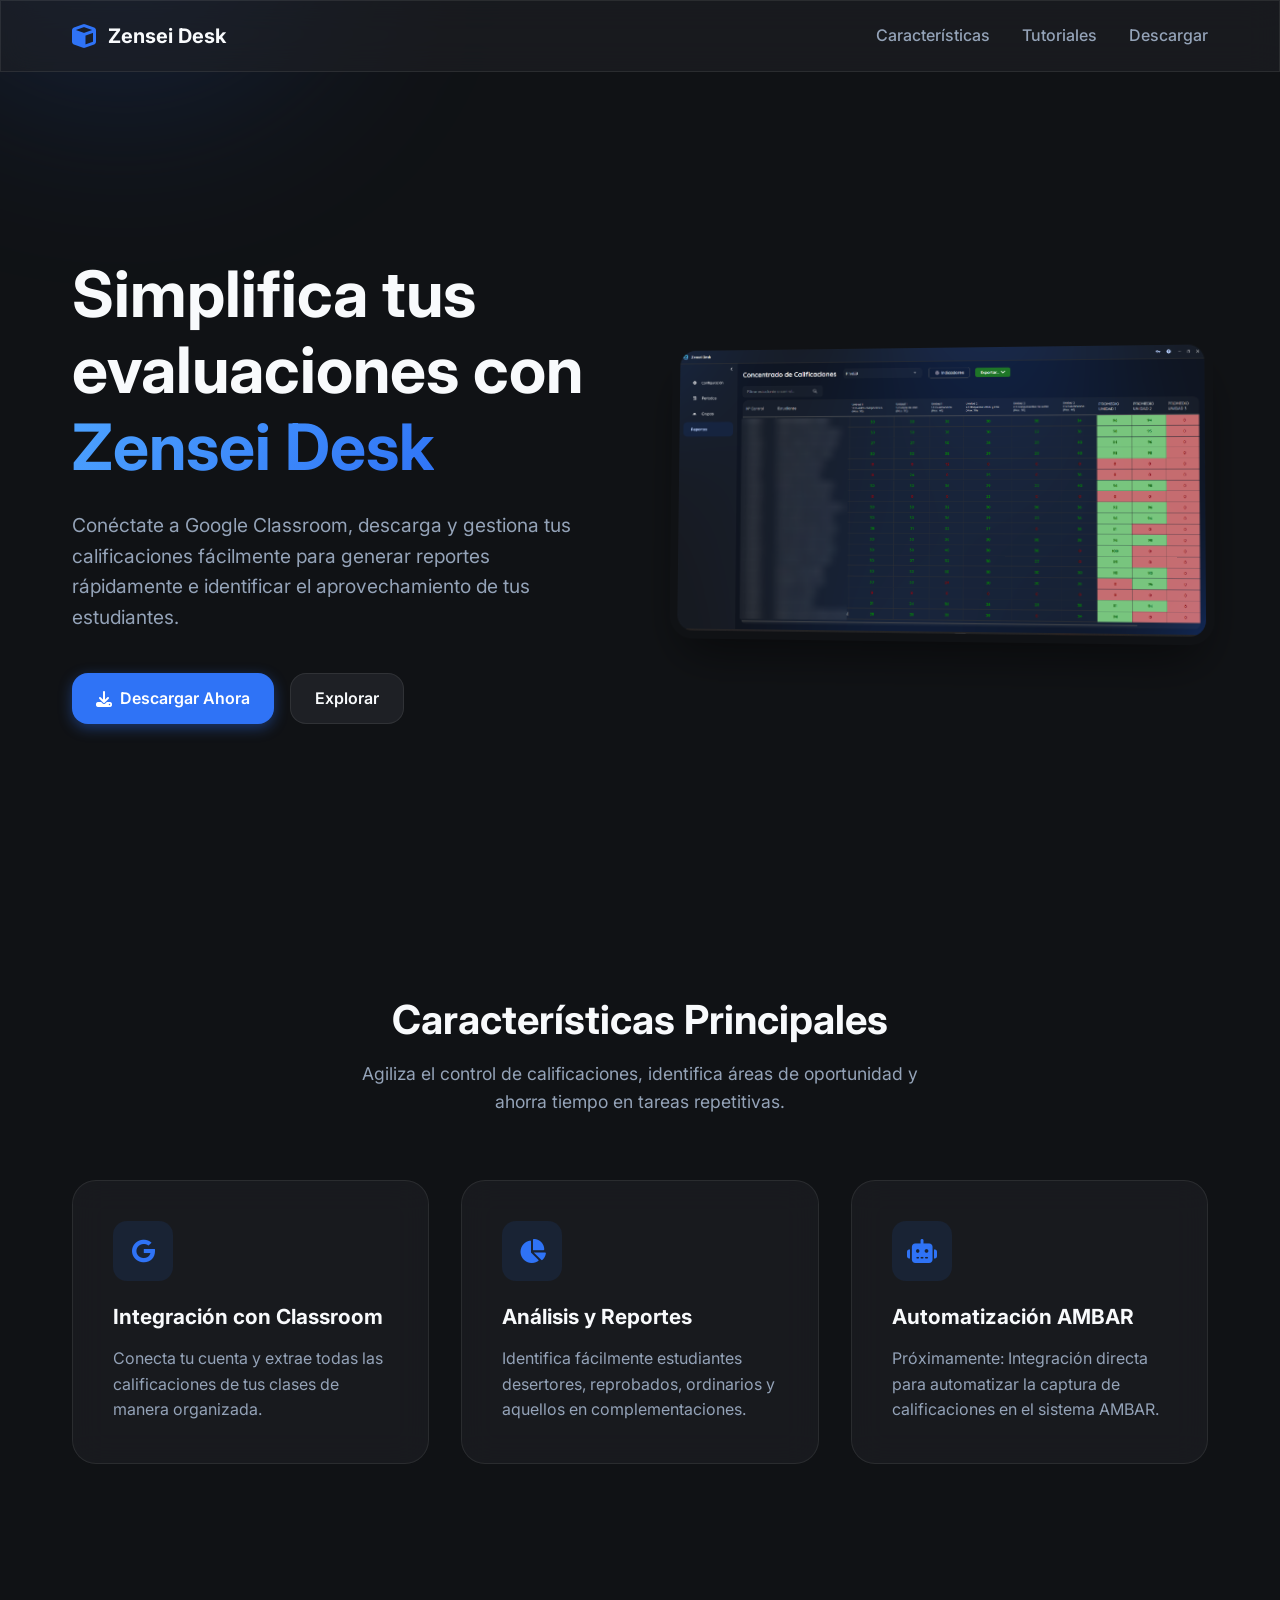
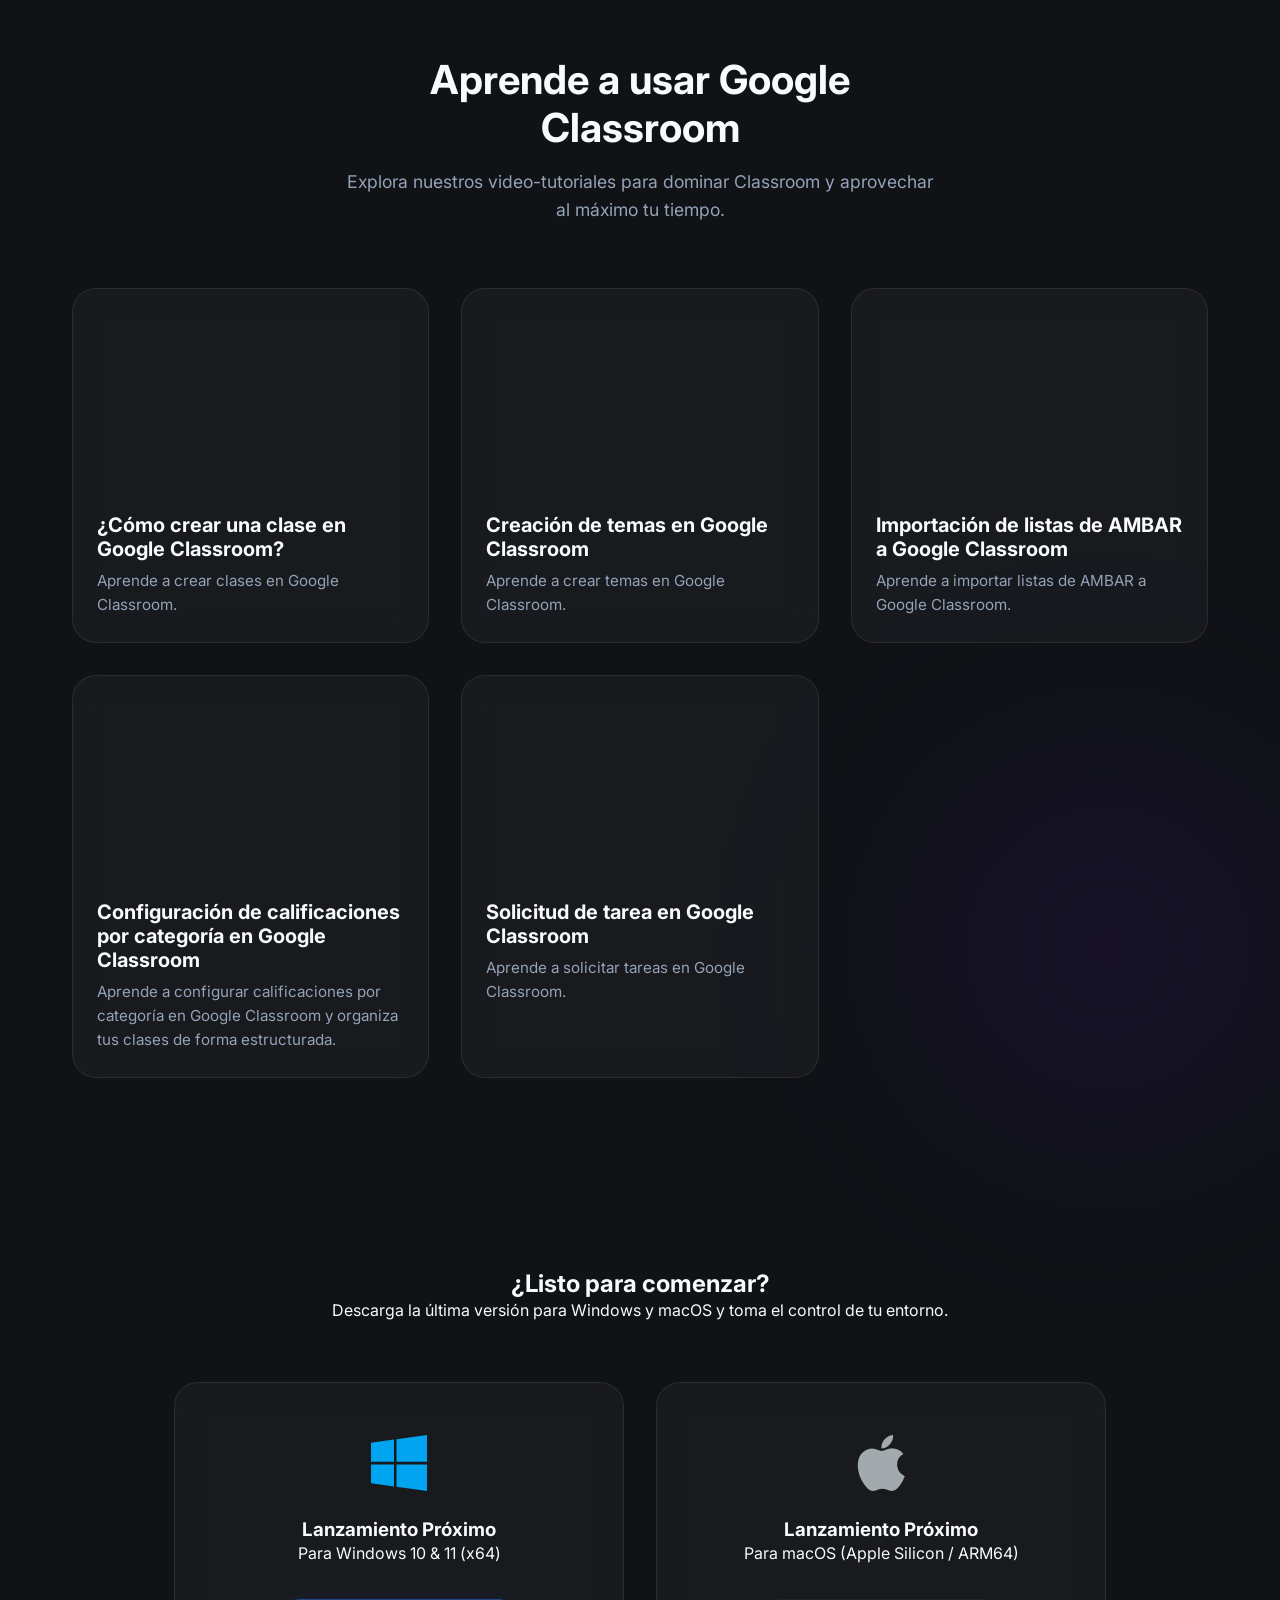
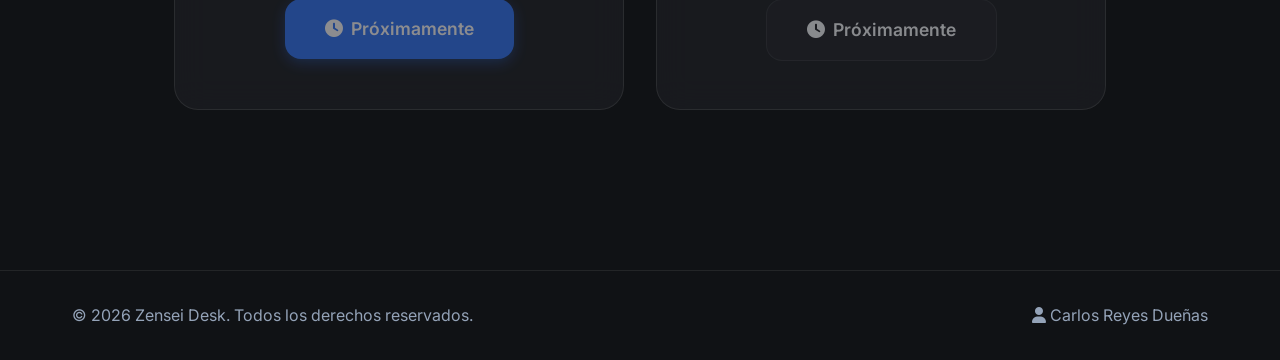
==== index.html @ 006519c9 "Lanzamiento de versión previa" ====
<!DOCTYPE html>
<html lang="es" class="dark">

<head>
    <meta charset="UTF-8">
    <meta name="viewport" content="width=device-width, initial-scale=1.0">
    <title>Zensei Desk - Aplicación de Escritorio</title>
    <meta name="description"
        content="Descarga Zensei Desk. Conéctate a Google Classroom, descarga calificaciones, genera reportes y automatiza tus procesos de evaluación.">
    <!-- Google Fonts -->
    <link rel="preconnect" href="https://fonts.googleapis.com">
    <link rel="preconnect" href="https://fonts.gstatic.com" crossorigin>
    <link href="https://fonts.googleapis.com/css2?family=Inter:wght@300;400;500;600;700&display=swap" rel="stylesheet">
    <link rel="stylesheet" href="css/styles.css">
    <link rel="stylesheet" href="https://cdnjs.cloudflare.com/ajax/libs/font-awesome/6.4.0/css/all.min.css">
</head>

<body>
    <div class="blob blob-1"></div>
    <div class="blob blob-2"></div>

    <nav class="navbar glass">
        <div class="container nav-content">
            <div class="logo">
                <i class="fa-solid fa-cube logo-icon"></i>
                <span>Zensei Desk</span>
            </div>
            <ul class="nav-links">
                <li><a href="#features">Características</a></li>
                <li><a href="#tutorials">Tutoriales</a></li>
                <li><a href="#download">Descargar</a></li>
            </ul>
        </div>
    </nav>

    <header class="hero container">
        <div class="hero-content">
            <h1>Simplifica tus evaluaciones con <span class="text-gradient">Zensei Desk</span></h1>
            <p>Conéctate a Google Classroom, descarga y gestiona tus calificaciones fácilmente para generar reportes
                rápidamente e identificar el aprovechamiento de tus estudiantes.</p>
            <div class="hero-actions">
                <a href="#download" class="btn btn-primary"><i class="fa-solid fa-download"></i> Descargar Ahora</a>
                <a href="#features" class="btn btn-secondary">Explorar</a>
            </div>
        </div>
        <div class="hero-image glass-panel">
            <img src="assets/app-mockup.png" alt="Zensei Desk Mockup" class="app-mockup glass-image">
        </div>
    </header>

    <section id="features" class="container features-section">
        <div class="section-header">
            <h2>Características Principales</h2>
            <p>Agiliza el control de calificaciones, identifica áreas de oportunidad y ahorra tiempo en tareas
                repetitivas.</p>
        </div>

        <div class="features-grid">
            <div class="feature-card glass">
                <div class="feature-icon"><i class="fa-brands fa-google"></i></div>
                <h3>Integración con Classroom</h3>
                <p>Conecta tu cuenta y extrae todas las calificaciones de tus clases de manera organizada.</p>
            </div>
            <div class="feature-card glass">
                <div class="feature-icon"><i class="fa-solid fa-chart-pie"></i></div>
                <h3>Análisis y Reportes</h3>
                <p>Identifica fácilmente estudiantes desertores, reprobados, ordinarios y aquellos en complementaciones.
                </p>
            </div>
            <div class="feature-card glass">
                <div class="feature-icon"><i class="fa-solid fa-robot"></i></div>
                <h3>Automatización AMBAR</h3>
                <p>Próximamente: Integración directa para automatizar la captura de calificaciones en el sistema AMBAR.
                </p>
            </div>
        </div>
    </section>

    <section id="tutorials" class="container features-section">
        <div class="section-header">
            <h2>Aprende a usar Google Classroom</h2>
            <p>Explora nuestros video-tutoriales para dominar Classroom y aprovechar al máximo tu tiempo.</p>
        </div>
        <div class="video-grid">
            <div class="video-card glass">
                <div class="video-wrapper">
                    <!-- Reemplaza el src de los iframes con los IDs de tus videos -->
                    <iframe src="https://www.youtube.com/embed/4iUGAaZtOk0?si=7gVe5GbBRPFycWkl"
                        title="Tutorial Classroom 1" frameborder="0"
                        allow="accelerometer; autoplay; clipboard-write; encrypted-media; gyroscope; picture-in-picture"
                        allowfullscreen></iframe>
                </div>
                <div class="video-info">
                    <h3>¿Cómo crear una clase en Google Classroom?</h3>
                    <p>Aprende a crear clases en Google Classroom.</p>
                </div>
            </div>
            <div class="video-card glass">
                <div class="video-wrapper">
                    <iframe src="https://www.youtube.com/embed/ccToq89vRhw?si=dbONZzwQ9Tze2jgt"
                        title="Tutorial Classroom 2" frameborder="0"
                        allow="accelerometer; autoplay; clipboard-write; encrypted-media; gyroscope; picture-in-picture"
                        allowfullscreen></iframe>
                </div>
                <div class="video-info">
                    <h3>Creación de temas en Google Classroom</h3>
                    <p>Aprende a crear temas en Google Classroom.</p>
                </div>
            </div>
            <div class="video-card glass">
                <div class="video-wrapper">
                    <iframe width="560" height="315" src="https://www.youtube.com/embed/fHZtZoxcm20?si=IhMWD54AFD3u62yb"
                        title="YouTube video player" frameborder="0"
                        allow="accelerometer; autoplay; clipboard-write; encrypted-media; gyroscope; picture-in-picture; web-share"
                        referrerpolicy="strict-origin-when-cross-origin" allowfullscreen></iframe>
                </div>
                <div class="video-info">
                    <h3>⁣Importación de listas de AMBAR a Google Classroom</h3>
                    <p>Aprende a importar listas de AMBAR a Google Classroom.</p>
                </div>
            </div>
            <div class="video-card glass">
                <div class="video-wrapper">
                    <iframe width="560" height="315" src="https://www.youtube.com/embed/o4E11w0q6oI?si=cyzzhk-4sylbUhZ1"
                        title="YouTube video player" frameborder="0"
                        allow="accelerometer; autoplay; clipboard-write; encrypted-media; gyroscope; picture-in-picture; web-share"
                        referrerpolicy="strict-origin-when-cross-origin" allowfullscreen></iframe>
                </div>
                <div class="video-info">
                    <h3>Configuración de calificaciones por categoría en Google Classroom</h3>
                    <p>Aprende a configurar calificaciones por categoría en Google Classroom y organiza tus clases de
                        forma estructurada.</p>
                </div>
            </div>
            <div class="video-card glass">
                <div class="video-wrapper">
                    <iframe width="560" height="315" src="https://www.youtube.com/embed/gahVdQ7NvTo?si=nDcPXvJxbk8NMR-w"
                        title="YouTube video player" frameborder="0"
                        allow="accelerometer; autoplay; clipboard-write; encrypted-media; gyroscope; picture-in-picture; web-share"
                        referrerpolicy="strict-origin-when-cross-origin" allowfullscreen></iframe>
                </div>
                <div class="video-info">
                    <h3>Solicitud de tarea en Google Classroom</h3>
                    <p>Aprende a solicitar tareas en Google Classroom.</p>
                </div>
            </div>
        </div>
    </section>

    <section id="download" class="download-section">
        <div class="container text-center">
            <h2>¿Listo para comenzar?</h2>
            <p>Descarga la última versión para Windows y macOS y toma el control de tu entorno.</p>
            <br>
            <div class="download-grid">
                <div class="download-card glass">
                    <i class="fa-brands fa-windows hero-icon"></i>
                    <h3 id="version-text-win">Zensei Desk vX.X.X</h3>
                    <p>Para Windows 10 & 11 (x64)</p>
                    <div class="dl-buttons">
                        <a id="download-win-btn" href="https://github.com/KingSlave/App-Zensei-Desk/releases/latest"
                            class="btn btn-primary btn-large">
                            <i class="fa-solid fa-download"></i> Descargar para Windows
                        </a>
                    </div>
                </div>

                <div class="download-card glass">
                    <i class="fa-brands fa-apple hero-icon" style="color: #A3AAAE;"></i>
                    <h3 id="version-text-mac">Zensei Desk vX.X.X</h3>
                    <p>Para macOS (Apple Silicon / ARM64)</p>
                    <div class="dl-buttons">
                        <a id="download-mac-btn" href="https://github.com/KingSlave/App-Zensei-Desk/releases/latest"
                            class="btn btn-secondary btn-large">
                            <i class="fa-solid fa-download"></i> Descargar para macOS
                        </a>
                    </div>
                </div>
            </div>
        </div>
    </section>

    <footer class="footer">
        <div class="container">
            <p>&copy; 2026 Zensei Desk. Todos los derechos reservados.</p>
            <div class="social-links">
                <a href="#"><i class="fa-solid fa-user"></i> Carlos Reyes Dueñas</a>
            </div>
        </div>
    </footer>

    <script src="js/main.js"></script>
    <script>
        async function loadLatestRelease() {
            try {
                const response = await fetch('https://api.github.com/repos/KingSlave/App-Zensei-Desk/releases/latest');
                const release = await response.json();

                if (response.ok && release.assets && release.assets.length > 0) {
                    displayRelease(release);
                } else {
                    showComingSoon();
                }
            } catch (error) {
                console.error('Error:', error);
                showComingSoon();
            }
        }

        function showComingSoon() {
            const versionTextWin = document.getElementById('version-text-win');
            const versionTextMac = document.getElementById('version-text-mac');
            const btnWin = document.getElementById('download-win-btn');
            const btnMac = document.getElementById('download-mac-btn');

            if (versionTextWin) versionTextWin.textContent = 'Lanzamiento Próximo';
            if (versionTextMac) versionTextMac.textContent = 'Lanzamiento Próximo';

            if (btnWin) {
                btnWin.href = '#';
                btnWin.style.pointerEvents = 'none';
                btnWin.style.opacity = '0.5';
                btnWin.innerHTML = `<i class="fa-solid fa-clock"></i> Próximamente`;
            }
            if (btnMac) {
                btnMac.href = '#';
                btnMac.style.pointerEvents = 'none';
                btnMac.style.opacity = '0.5';
                btnMac.innerHTML = `<i class="fa-solid fa-clock"></i> Próximamente`;
            }
        }

        function displayRelease(release) {
            const version = release.tag_name || release.name;
            const versionTextWin = document.getElementById('version-text-win');
            const versionTextMac = document.getElementById('version-text-mac');
            const btnWin = document.getElementById('download-win-btn');
            const btnMac = document.getElementById('download-mac-btn');

            if (versionTextWin) versionTextWin.textContent = `Zensei Desk ${version}`;
            if (versionTextMac) versionTextMac.textContent = `Zensei Desk ${version}`;

            let winAsset = null;
            let macAsset = null;

            release.assets.forEach(asset => {
                const name = asset.name.toLowerCase();
                // Identificar archivo de Windows (.exe, msi, win.zip)
                if (name.includes('.exe') || name.endsWith('.msi') || (name.includes('win') && name.endsWith('.zip'))) {
                    winAsset = asset;
                }
                // Identificar archivo de Mac ARM64 (.dmg, pkg)
                if (name.includes('arm64') || name.includes('aarch64')) {
                    if (name.endsWith('.dmg') || name.endsWith('mac.zip') || name.endsWith('.pkg')) {
                        macAsset = asset;
                    }
                }
            });

            // Si no hay especificado un ARM64, usar cualquier release dmg
            if (!macAsset) {
                release.assets.forEach(asset => {
                    const name = asset.name.toLowerCase();
                    if (name.endsWith('.dmg') || name.includes('mac.zip')) {
                        macAsset = asset;
                    }
                });
            }

            // Si no hay archivos por alguna razón, se muestra proximamente 
            if (!winAsset && !macAsset) {
                showComingSoon();
                return;
            }

            if (winAsset && btnWin) {
                btnWin.href = winAsset.browser_download_url;
                btnWin.innerHTML = `<i class="fa-solid fa-download"></i> Descargar Windows (${formatFileSize(winAsset.size)})`;
            } else if (!winAsset && btnWin) { // Caso donde lanzas en mac pero aún no windows
                btnWin.href = '#';
                btnWin.style.pointerEvents = 'none';
                btnWin.style.opacity = '0.5';
                btnWin.innerHTML = `<i class="fa-solid fa-clock"></i> Próximamente`;
            }

            if (macAsset && btnMac) {
                btnMac.href = macAsset.browser_download_url;
                btnMac.innerHTML = `<i class="fa-solid fa-download"></i> Descargar macOS (${formatFileSize(macAsset.size)})`;
            } else if (!macAsset && btnMac) { // Caso donde lanzas windows pero aún no mac
                btnMac.href = '#';
                btnMac.style.pointerEvents = 'none';
                btnMac.style.opacity = '0.5';
                btnMac.innerHTML = `<i class="fa-solid fa-clock"></i> Próximamente`;
            }
        }

        function formatFileSize(bytes) {
            const sizes = ['Bytes', 'KB', 'MB', 'GB'];
            if (bytes === 0) return '0 Bytes';
            const i = parseInt(Math.floor(Math.log(bytes) / Math.log(1024)));
            return Math.round(bytes / Math.pow(1024, i) * 100) / 100 + ' ' + sizes[i];
        }

        // Cargar al iniciar la página
        loadLatestRelease();
    </script>
</body>

</html>
---- css/styles.css ----
:root {
    /* SukiUI Blue Base Colors */
    --primary-blue: #2F73F6;
    --primary-blue-hover: #1b5edc;
    --primary-blue-glow: rgba(47, 115, 246, 0.4);
    
    /* Dark Theme Surface Colors */
    --bg-base: #101215;
    --bg-surface: #1e2025;
    --bg-glass: rgba(30, 32, 37, 0.6);
    --border-glass: rgba(255, 255, 255, 0.08);
    
    /* Text */
    --text-primary: #f8fafc;
    --text-secondary: #94a3b8;
    
    /* Layout */
    --container-max-width: 1200px;
    --radius-lg: 16px;
    --radius-xl: 24px;
    
    /* Typography */
    --font-family: 'Inter', system-ui, -apple-system, sans-serif;
}

* {
    margin: 0;
    padding: 0;
    box-sizing: border-box;
}

body {
    font-family: var(--font-family);
    background-color: var(--bg-base);
    color: var(--text-primary);
    line-height: 1.6;
    overflow-x: hidden;
    position: relative;
}

::selection {
    background-color: var(--primary-blue);
    color: white;
}

/* Background Animated Blobs */
.blob {
    position: absolute;
    filter: blur(120px);
    border-radius: 50%;
    z-index: -1;
    opacity: 0.5;
    animation: float 10s ease-in-out infinite alternate;
}

.blob-1 {
    top: -10%;
    left: -10%;
    width: 500px;
    height: 500px;
    background: radial-gradient(circle, var(--primary-blue) 0%, transparent 60%);
}

.blob-2 {
    bottom: 20%;
    right: -10%;
    width: 600px;
    height: 600px;
    background: radial-gradient(circle, rgba(94, 28, 230, 0.4) 0%, transparent 60%);
    animation-delay: -5s;
}

@keyframes float {
    0% { transform: translate(0, 0) scale(1); }
    100% { transform: translate(50px, 30px) scale(1.1); }
}

/* Typography elements */
h1, h2, h3 {
    font-weight: 700;
    line-height: 1.2;
}

.text-gradient {
    background: linear-gradient(135deg, #4da3ff, var(--primary-blue));
    -webkit-background-clip: text;
    -webkit-text-fill-color: transparent;
    background-clip: text;
}

/* Utilities */
.container {
    max-width: var(--container-max-width);
    margin: 0 auto;
    padding: 0 2rem;
}

.text-center { text-align: center; }

/* Glassmorphism */
.glass {
    background: var(--bg-glass);
    backdrop-filter: blur(16px);
    -webkit-backdrop-filter: blur(16px);
    border: 1px solid var(--border-glass);
}

/* Navbar */
.navbar {
    position: fixed;
    top: 0;
    left: 0;
    width: 100%;
    z-index: 1000;
    border-bottom: 1px solid var(--border-glass);
    transition: all 0.3s ease;
}

.navbar.scrolled {
    background: rgba(16, 18, 21, 0.85);
    box-shadow: 0 4px 30px rgba(0, 0, 0, 0.5);
}

.nav-content {
    display: flex;
    justify-content: space-between;
    align-items: center;
    height: 70px;
}

.logo {
    display: flex;
    align-items: center;
    gap: 0.75rem;
    font-size: 1.25rem;
    font-weight: 700;
}

.logo-icon {
    color: var(--primary-blue);
    font-size: 1.5rem;
}

.nav-links {
    list-style: none;
    display: flex;
    gap: 2rem;
}

.nav-links a {
    color: var(--text-secondary);
    text-decoration: none;
    font-weight: 500;
    transition: color 0.3s ease;
}

.nav-links a:hover {
    color: var(--text-primary);
}

/* Buttons */
.btn {
    display: inline-flex;
    align-items: center;
    justify-content: center;
    gap: 0.5rem;
    padding: 0.75rem 1.5rem;
    border-radius: var(--radius-lg);
    font-weight: 600;
    text-decoration: none;
    transition: all 0.3s ease;
    cursor: pointer;
    border: none;
}

.btn-primary {
    background-color: var(--primary-blue);
    color: white;
    box-shadow: 0 4px 14px var(--primary-blue-glow);
}

.btn-primary:hover {
    background-color: var(--primary-blue-hover);
    transform: translateY(-2px);
    box-shadow: 0 6px 20px rgba(47, 115, 246, 0.6);
}

.btn-secondary {
    background-color: var(--bg-surface);
    color: var(--text-primary);
    border: 1px solid var(--border-glass);
}

.btn-secondary:hover {
    background-color: rgba(255, 255, 255, 0.1);
    transform: translateY(-2px);
}

.btn-large {
    padding: 1rem 2.5rem;
    font-size: 1.1rem;
}

/* Hero Section */
.hero {
    display: flex;
    align-items: center;
    justify-content: space-between;
    min-height: 100vh;
    padding-top: 80px;
    gap: 4rem;
}

.hero-content {
    flex: 1;
    max-width: 550px;
}

.hero h1 {
    font-size: 4rem;
    margin-bottom: 1.5rem;
    animation: fadeUp 0.8s ease-out;
}

.hero p {
    font-size: 1.2rem;
    color: var(--text-secondary);
    margin-bottom: 2.5rem;
    animation: fadeUp 1s ease-out;
}

.hero-actions {
    display: flex;
    gap: 1rem;
    animation: fadeUp 1.2s ease-out;
}

.hero-image {
    flex: 1;
    border-radius: var(--radius-xl);
    padding: 0.5rem;
    transform: perspective(1000px) rotateY(-5deg) rotateX(2deg);
    transition: transform 0.5s ease;
    box-shadow: 0 25px 50px -12px rgba(0, 0, 0, 0.5);
    animation: fadeRotate 1.5s ease-out;
}

.hero-image:hover {
    transform: perspective(1000px) rotateY(0deg) rotateX(0deg);
}

.glass-image {
    width: 100%;
    border-radius: var(--radius-lg);
    display: block;
}

/* Features Section */
.features-section {
    padding: 6rem 2rem;
}

.section-header {
    text-align: center;
    margin-bottom: 4rem;
    max-width: 600px;
    margin-left: auto;
    margin-right: auto;
}

.section-header h2 {
    font-size: 2.5rem;
    margin-bottom: 1rem;
}

.section-header p {
    color: var(--text-secondary);
    font-size: 1.1rem;
}

.features-grid {
    display: grid;
    grid-template-columns: repeat(auto-fit, minmax(300px, 1fr));
    gap: 2rem;
}

.feature-card {
    padding: 2.5rem;
    border-radius: var(--radius-xl);
    transition: transform 0.3s ease, background 0.3s ease;
}

.feature-card:hover {
    transform: translateY(-10px);
    background: rgba(40, 44, 52, 0.8);
    border-color: rgba(255, 255, 255, 0.15);
}

.feature-icon {
    width: 60px;
    height: 60px;
    background: rgba(47, 115, 246, 0.1);
    color: var(--primary-blue);
    border-radius: 14px;
    display: flex;
    align-items: center;
    justify-content: center;
    font-size: 1.5rem;
    margin-bottom: 1.5rem;
}

.feature-card h3 {
    font-size: 1.3rem;
    margin-bottom: 1rem;
}

.feature-card p {
    color: var(--text-secondary);
}

/* Tutorials Section */
.video-grid {
    display: grid;
    grid-template-columns: repeat(auto-fit, minmax(350px, 1fr));
    gap: 2rem;
    margin-top: 2rem;
}

.video-card {
    border-radius: var(--radius-xl);
    overflow: hidden;
    transition: transform 0.3s ease, background 0.3s ease;
}

.video-card:hover {
    transform: translateY(-5px);
    background: rgba(40, 44, 52, 0.8);
    border-color: rgba(255, 255, 255, 0.15);
}

.video-wrapper {
    position: relative;
    padding-bottom: 56.25%; /* 16:9 Aspect Ratio */
    height: 0;
    overflow: hidden;
}

.video-wrapper iframe {
    position: absolute;
    top: 0;
    left: 0;
    width: 100%;
    height: 100%;
    border: none;
}

.video-info {
    padding: 1.5rem;
}

.video-info h3 {
    margin-bottom: 0.5rem;
    font-size: 1.25rem;
}

.video-info p {
    color: var(--text-secondary);
    font-size: 0.95rem;
}

/* Download Section */
.download-section {
    padding: 6rem 0;
    position: relative;
}

.download-grid {
    display: flex;
    flex-wrap: wrap;
    justify-content: center;
    gap: 2rem;
    margin-top: 2rem;
}

.download-card {
    padding: 3rem 2rem;
    border-radius: var(--radius-xl);
    max-width: 450px;
    width: 100%;
    flex: 1 1 350px;
    transition: transform 0.3s ease;
}

.download-card:hover {
    transform: translateY(-5px);
}

.hero-icon {
    font-size: 4rem;
    color: #00a4ef; /* Windows Blue */
    margin-bottom: 1.5rem;
}

.dl-buttons {
    margin-top: 2rem;
}

/* Footer */
.footer {
    border-top: 1px solid var(--border-glass);
    padding: 2rem 0;
    margin-top: 4rem;
}

.footer .container {
    display: flex;
    justify-content: space-between;
    align-items: center;
    color: var(--text-secondary);
}

.social-links a {
    color: var(--text-secondary);
    text-decoration: none;
    transition: color 0.3s ease;
}

.social-links a:hover {
    color: var(--text-primary);
}

/* Animations */
@keyframes fadeUp {
    from {
        opacity: 0;
        transform: translateY(20px);
    }
    to {
        opacity: 1;
        transform: translateY(0);
    }
}

@keyframes fadeRotate {
    from {
        opacity: 0;
        transform: perspective(1000px) rotateY(-15deg) rotateX(10deg) translateY(40px);
    }
    to {
        opacity: 1;
        transform: perspective(1000px) rotateY(-5deg) rotateX(2deg) translateY(0);
    }
}

/* Responsiveness */
@media (max-width: 900px) {
    .hero {
        flex-direction: column;
        justify-content: center;
        text-align: center;
        padding-top: 120px;
    }
    
    .hero h1 {
        font-size: 3rem;
    }
    
    .hero-actions {
        justify-content: center;
    }
    
    .hero-image {
        transform: none;
    }
    
    .hero-image:hover {
        transform: none;
    }
}

@media (max-width: 600px) {
    .nav-links {
        display: none;
    }
    
    .hero h1 {
        font-size: 2.5rem;
    }
    
    .download-card {
        padding: 2rem;
    }
}
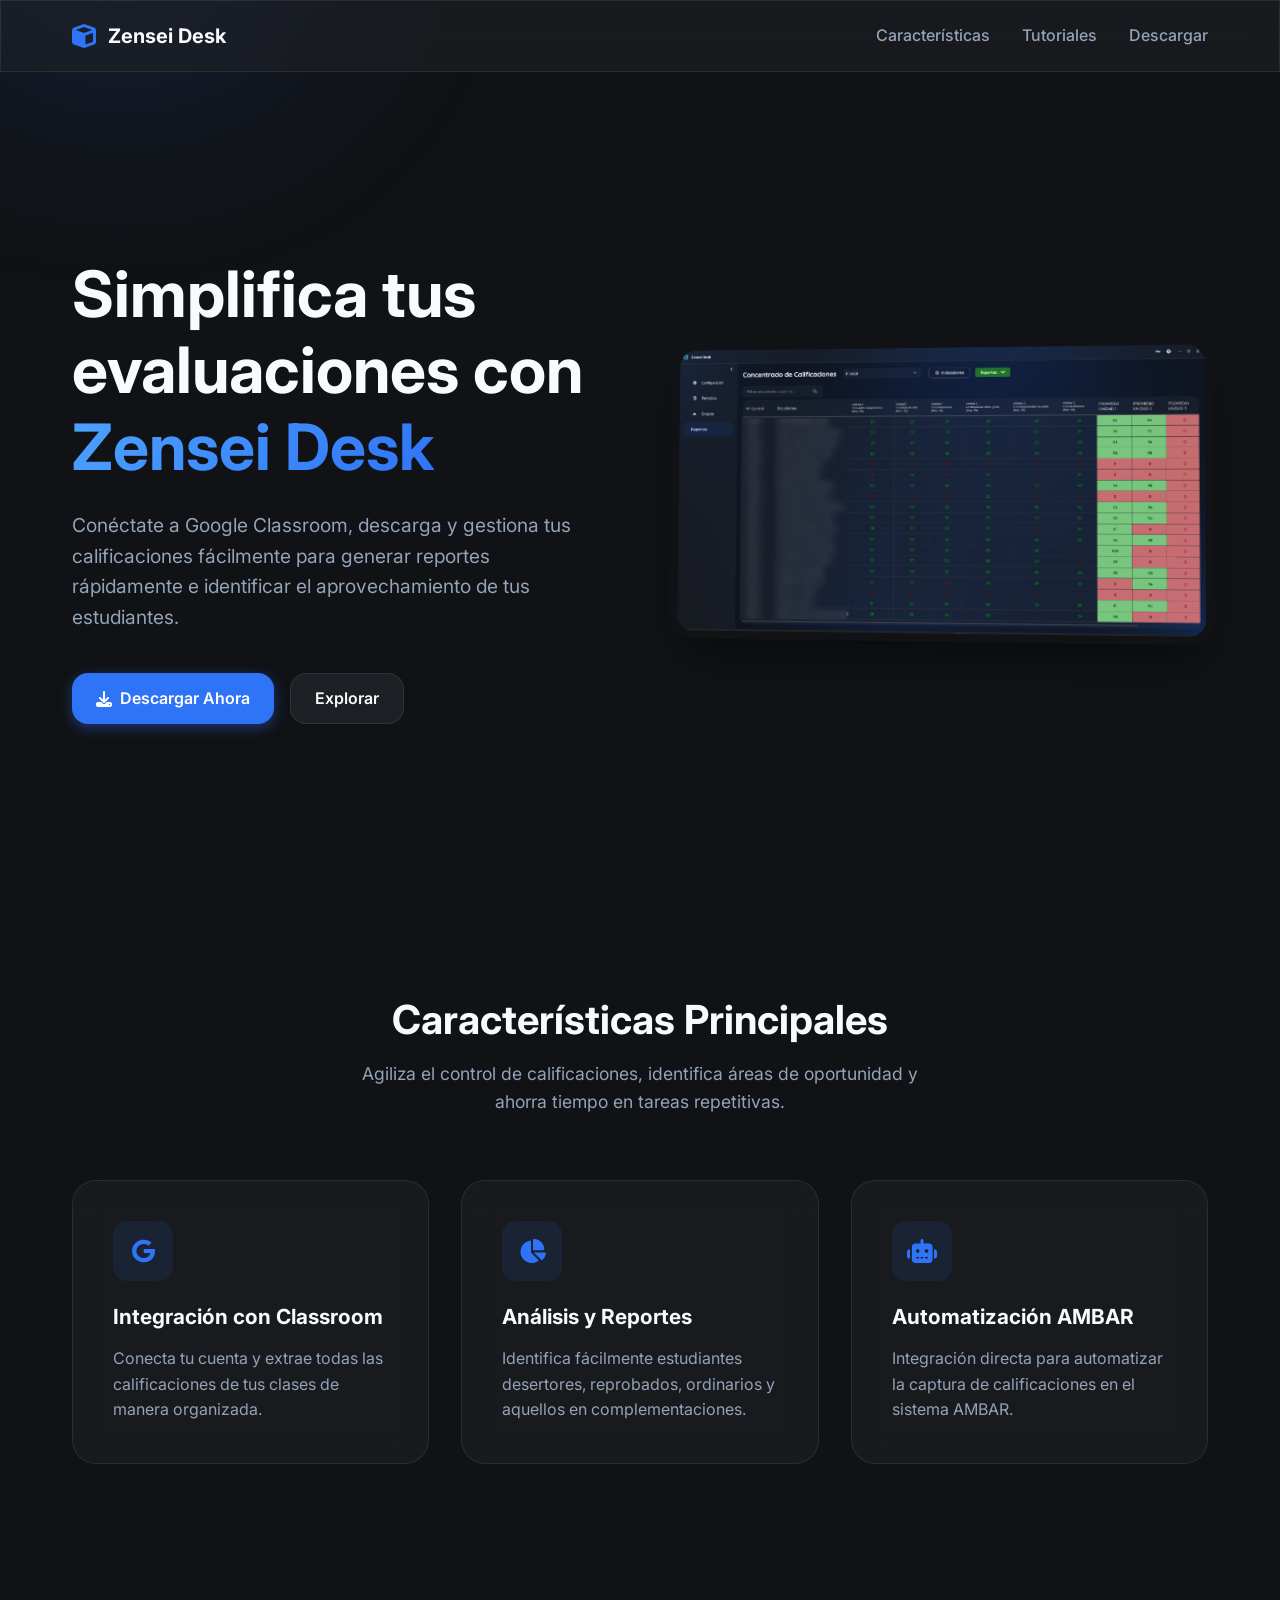
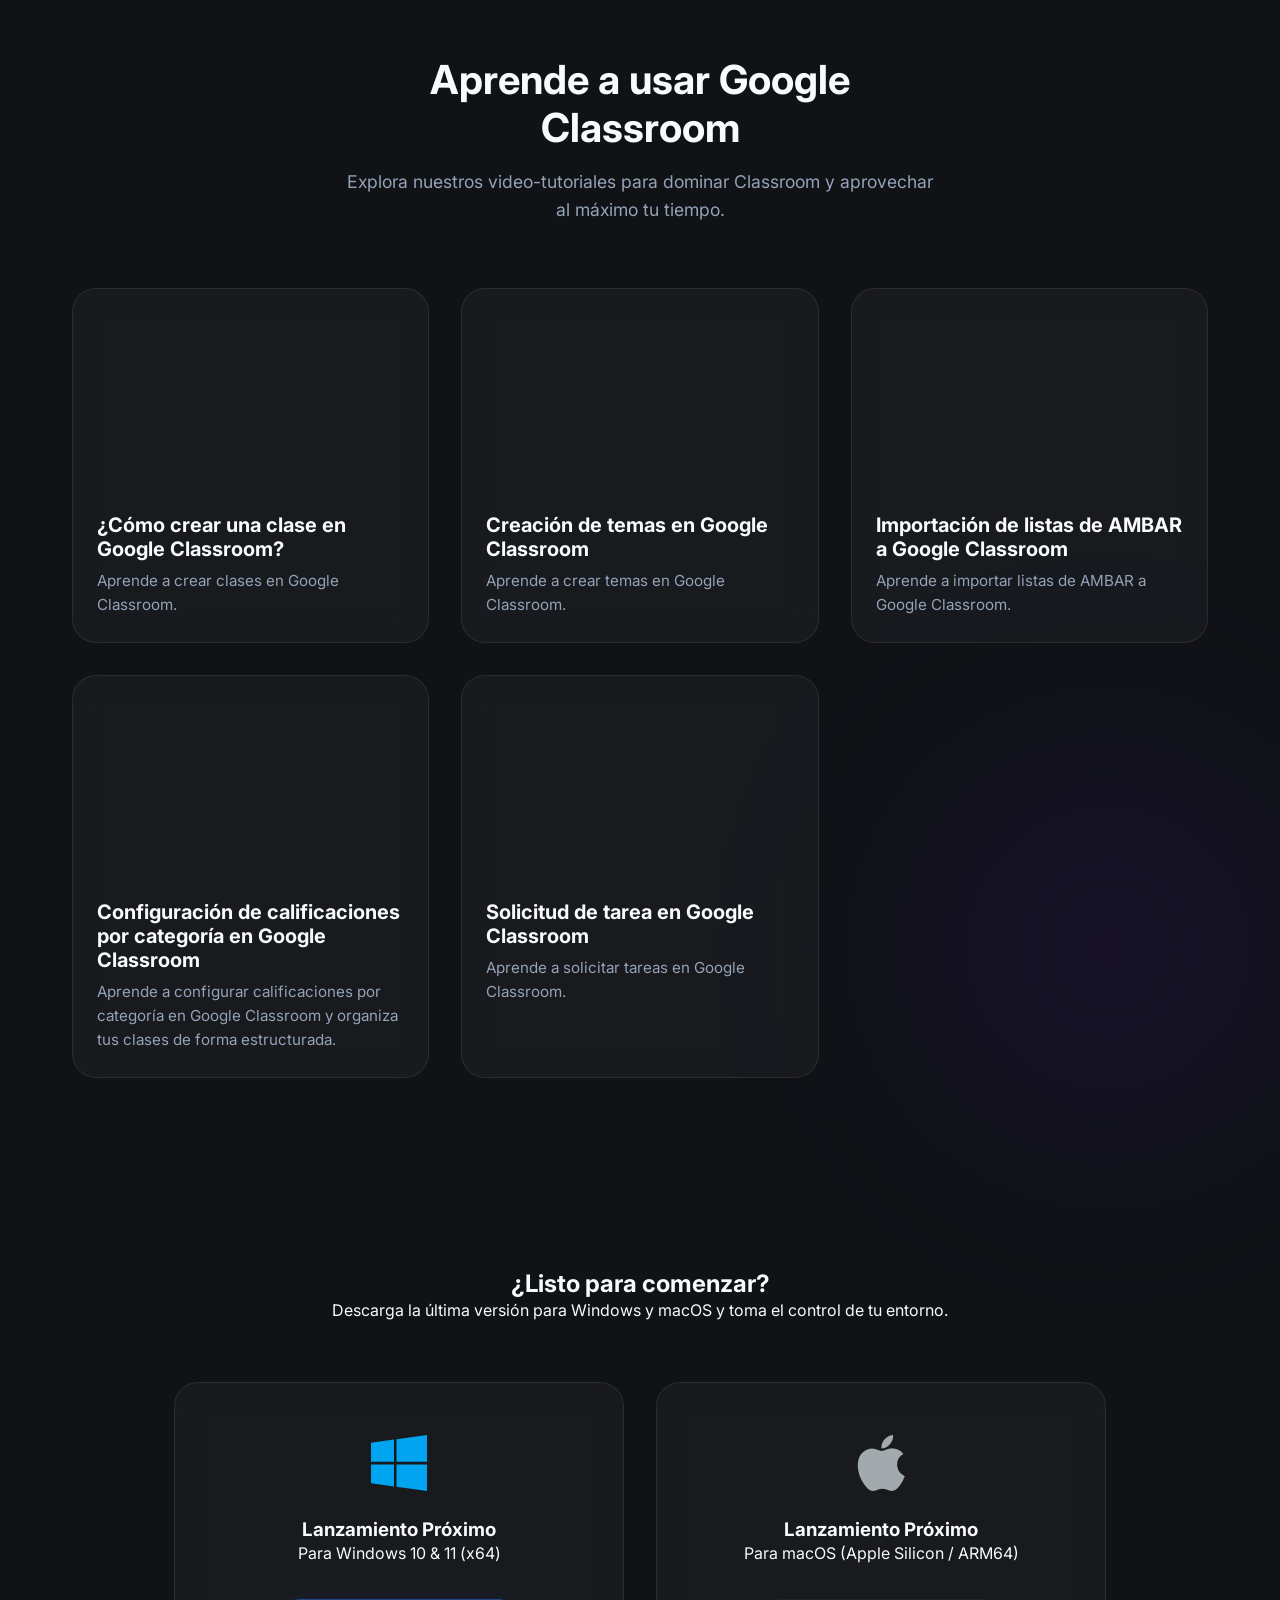
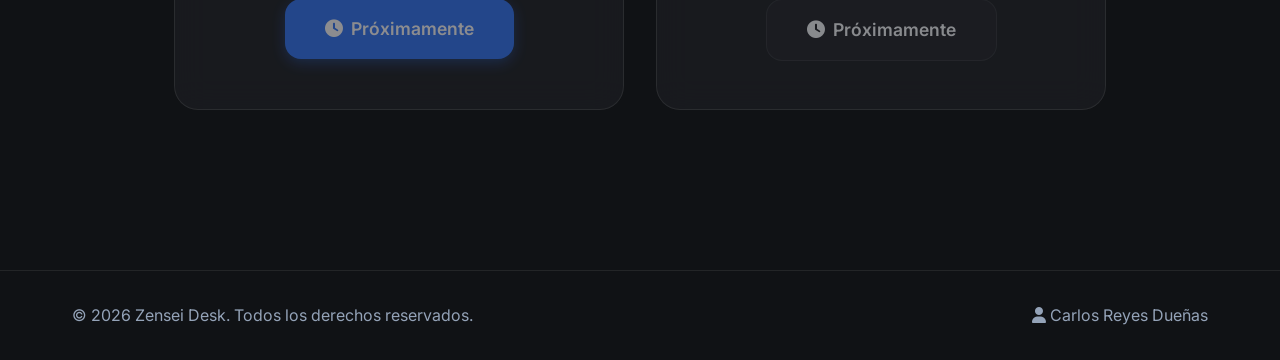
==== commit 5643981a: "Soporte de automatización AMBAR" ====
--- a/index.html
+++ b/index.html
@@ -1,309 +1,473 @@
-<!DOCTYPE html>
+<!doctype html>
 <html lang="es" class="dark">
-
-<head>
-    <meta charset="UTF-8">
-    <meta name="viewport" content="width=device-width, initial-scale=1.0">
-    <title>Zensei Desk - Aplicación de Escritorio</title>
-    <meta name="description"
-        content="Descarga Zensei Desk. Conéctate a Google Classroom, descarga calificaciones, genera reportes y automatiza tus procesos de evaluación.">
-    <!-- Google Fonts -->
-    <link rel="preconnect" href="https://fonts.googleapis.com">
-    <link rel="preconnect" href="https://fonts.gstatic.com" crossorigin>
-    <link href="https://fonts.googleapis.com/css2?family=Inter:wght@300;400;500;600;700&display=swap" rel="stylesheet">
-    <link rel="stylesheet" href="css/styles.css">
-    <link rel="stylesheet" href="https://cdnjs.cloudflare.com/ajax/libs/font-awesome/6.4.0/css/all.min.css">
-</head>
-
-<body>
-    <div class="blob blob-1"></div>
-    <div class="blob blob-2"></div>
-
-    <nav class="navbar glass">
-        <div class="container nav-content">
-            <div class="logo">
-                <i class="fa-solid fa-cube logo-icon"></i>
-                <span>Zensei Desk</span>
-            </div>
-            <ul class="nav-links">
-                <li><a href="#features">Características</a></li>
-                <li><a href="#tutorials">Tutoriales</a></li>
-                <li><a href="#download">Descargar</a></li>
-            </ul>
-        </div>
-    </nav>
-
-    <header class="hero container">
-        <div class="hero-content">
-            <h1>Simplifica tus evaluaciones con <span class="text-gradient">Zensei Desk</span></h1>
-            <p>Conéctate a Google Classroom, descarga y gestiona tus calificaciones fácilmente para generar reportes
-                rápidamente e identificar el aprovechamiento de tus estudiantes.</p>
-            <div class="hero-actions">
-                <a href="#download" class="btn btn-primary"><i class="fa-solid fa-download"></i> Descargar Ahora</a>
-                <a href="#features" class="btn btn-secondary">Explorar</a>
-            </div>
-        </div>
-        <div class="hero-image glass-panel">
-            <img src="assets/app-mockup.png" alt="Zensei Desk Mockup" class="app-mockup glass-image">
-        </div>
-    </header>
-
-    <section id="features" class="container features-section">
-        <div class="section-header">
-            <h2>Características Principales</h2>
-            <p>Agiliza el control de calificaciones, identifica áreas de oportunidad y ahorra tiempo en tareas
-                repetitivas.</p>
-        </div>
-
-        <div class="features-grid">
-            <div class="feature-card glass">
-                <div class="feature-icon"><i class="fa-brands fa-google"></i></div>
-                <h3>Integración con Classroom</h3>
-                <p>Conecta tu cuenta y extrae todas las calificaciones de tus clases de manera organizada.</p>
-            </div>
-            <div class="feature-card glass">
-                <div class="feature-icon"><i class="fa-solid fa-chart-pie"></i></div>
-                <h3>Análisis y Reportes</h3>
-                <p>Identifica fácilmente estudiantes desertores, reprobados, ordinarios y aquellos en complementaciones.
+    <head>
+        <meta charset="UTF-8" />
+        <meta name="viewport" content="width=device-width, initial-scale=1.0" />
+        <title>Zensei Desk - Aplicación de Escritorio</title>
+        <meta
+            name="description"
+            content="Descarga Zensei Desk. Conéctate a Google Classroom, descarga calificaciones, genera reportes y automatiza tus procesos de evaluación."
+        />
+        <!-- Google Fonts -->
+        <link rel="preconnect" href="https://fonts.googleapis.com" />
+        <link rel="preconnect" href="https://fonts.gstatic.com" crossorigin />
+        <link
+            href="https://fonts.googleapis.com/css2?family=Inter:wght@300;400;500;600;700&display=swap"
+            rel="stylesheet"
+        />
+        <link rel="stylesheet" href="css/styles.css" />
+        <link
+            rel="stylesheet"
+            href="https://cdnjs.cloudflare.com/ajax/libs/font-awesome/6.4.0/css/all.min.css"
+        />
+    </head>
+
+    <body>
+        <div class="blob blob-1"></div>
+        <div class="blob blob-2"></div>
+
+        <nav class="navbar glass">
+            <div class="container nav-content">
+                <div class="logo">
+                    <i class="fa-solid fa-cube logo-icon"></i>
+                    <span>Zensei Desk</span>
+                </div>
+                <ul class="nav-links">
+                    <li><a href="#features">Características</a></li>
+                    <li><a href="#tutorials">Tutoriales</a></li>
+                    <li><a href="#download">Descargar</a></li>
+                </ul>
+            </div>
+        </nav>
+
+        <header class="hero container">
+            <div class="hero-content">
+                <h1>
+                    Simplifica tus evaluaciones con
+                    <span class="text-gradient">Zensei Desk</span>
+                </h1>
+                <p>
+                    Conéctate a Google Classroom, descarga y gestiona tus
+                    calificaciones fácilmente para generar reportes rápidamente
+                    e identificar el aprovechamiento de tus estudiantes.
                 </p>
-            </div>
-            <div class="feature-card glass">
-                <div class="feature-icon"><i class="fa-solid fa-robot"></i></div>
-                <h3>Automatización AMBAR</h3>
-                <p>Próximamente: Integración directa para automatizar la captura de calificaciones en el sistema AMBAR.
+                <div class="hero-actions">
+                    <a href="#download" class="btn btn-primary"
+                        ><i class="fa-solid fa-download"></i> Descargar Ahora</a
+                    >
+                    <a href="#features" class="btn btn-secondary">Explorar</a>
+                </div>
+            </div>
+            <div class="hero-image glass-panel">
+                <img
+                    src="assets/app-mockup.png"
+                    alt="Zensei Desk Mockup"
+                    class="app-mockup glass-image"
+                />
+            </div>
+        </header>
+
+        <section id="features" class="container features-section">
+            <div class="section-header">
+                <h2>Características Principales</h2>
+                <p>
+                    Agiliza el control de calificaciones, identifica áreas de
+                    oportunidad y ahorra tiempo en tareas repetitivas.
                 </p>
             </div>
-        </div>
-    </section>
-
-    <section id="tutorials" class="container features-section">
-        <div class="section-header">
-            <h2>Aprende a usar Google Classroom</h2>
-            <p>Explora nuestros video-tutoriales para dominar Classroom y aprovechar al máximo tu tiempo.</p>
-        </div>
-        <div class="video-grid">
-            <div class="video-card glass">
-                <div class="video-wrapper">
-                    <!-- Reemplaza el src de los iframes con los IDs de tus videos -->
-                    <iframe src="https://www.youtube.com/embed/4iUGAaZtOk0?si=7gVe5GbBRPFycWkl"
-                        title="Tutorial Classroom 1" frameborder="0"
-                        allow="accelerometer; autoplay; clipboard-write; encrypted-media; gyroscope; picture-in-picture"
-                        allowfullscreen></iframe>
-                </div>
-                <div class="video-info">
-                    <h3>¿Cómo crear una clase en Google Classroom?</h3>
-                    <p>Aprende a crear clases en Google Classroom.</p>
-                </div>
-            </div>
-            <div class="video-card glass">
-                <div class="video-wrapper">
-                    <iframe src="https://www.youtube.com/embed/ccToq89vRhw?si=dbONZzwQ9Tze2jgt"
-                        title="Tutorial Classroom 2" frameborder="0"
-                        allow="accelerometer; autoplay; clipboard-write; encrypted-media; gyroscope; picture-in-picture"
-                        allowfullscreen></iframe>
-                </div>
-                <div class="video-info">
-                    <h3>Creación de temas en Google Classroom</h3>
-                    <p>Aprende a crear temas en Google Classroom.</p>
-                </div>
-            </div>
-            <div class="video-card glass">
-                <div class="video-wrapper">
-                    <iframe width="560" height="315" src="https://www.youtube.com/embed/fHZtZoxcm20?si=IhMWD54AFD3u62yb"
-                        title="YouTube video player" frameborder="0"
-                        allow="accelerometer; autoplay; clipboard-write; encrypted-media; gyroscope; picture-in-picture; web-share"
-                        referrerpolicy="strict-origin-when-cross-origin" allowfullscreen></iframe>
-                </div>
-                <div class="video-info">
-                    <h3>⁣Importación de listas de AMBAR a Google Classroom</h3>
-                    <p>Aprende a importar listas de AMBAR a Google Classroom.</p>
-                </div>
-            </div>
-            <div class="video-card glass">
-                <div class="video-wrapper">
-                    <iframe width="560" height="315" src="https://www.youtube.com/embed/o4E11w0q6oI?si=cyzzhk-4sylbUhZ1"
-                        title="YouTube video player" frameborder="0"
-                        allow="accelerometer; autoplay; clipboard-write; encrypted-media; gyroscope; picture-in-picture; web-share"
-                        referrerpolicy="strict-origin-when-cross-origin" allowfullscreen></iframe>
-                </div>
-                <div class="video-info">
-                    <h3>Configuración de calificaciones por categoría en Google Classroom</h3>
-                    <p>Aprende a configurar calificaciones por categoría en Google Classroom y organiza tus clases de
-                        forma estructurada.</p>
-                </div>
-            </div>
-            <div class="video-card glass">
-                <div class="video-wrapper">
-                    <iframe width="560" height="315" src="https://www.youtube.com/embed/gahVdQ7NvTo?si=nDcPXvJxbk8NMR-w"
-                        title="YouTube video player" frameborder="0"
-                        allow="accelerometer; autoplay; clipboard-write; encrypted-media; gyroscope; picture-in-picture; web-share"
-                        referrerpolicy="strict-origin-when-cross-origin" allowfullscreen></iframe>
-                </div>
-                <div class="video-info">
-                    <h3>Solicitud de tarea en Google Classroom</h3>
-                    <p>Aprende a solicitar tareas en Google Classroom.</p>
-                </div>
-            </div>
-        </div>
-    </section>
-
-    <section id="download" class="download-section">
-        <div class="container text-center">
-            <h2>¿Listo para comenzar?</h2>
-            <p>Descarga la última versión para Windows y macOS y toma el control de tu entorno.</p>
-            <br>
-            <div class="download-grid">
-                <div class="download-card glass">
-                    <i class="fa-brands fa-windows hero-icon"></i>
-                    <h3 id="version-text-win">Zensei Desk vX.X.X</h3>
-                    <p>Para Windows 10 & 11 (x64)</p>
-                    <div class="dl-buttons">
-                        <a id="download-win-btn" href="https://github.com/KingSlave/App-Zensei-Desk/releases/latest"
-                            class="btn btn-primary btn-large">
-                            <i class="fa-solid fa-download"></i> Descargar para Windows
-                        </a>
-                    </div>
-                </div>
-
-                <div class="download-card glass">
-                    <i class="fa-brands fa-apple hero-icon" style="color: #A3AAAE;"></i>
-                    <h3 id="version-text-mac">Zensei Desk vX.X.X</h3>
-                    <p>Para macOS (Apple Silicon / ARM64)</p>
-                    <div class="dl-buttons">
-                        <a id="download-mac-btn" href="https://github.com/KingSlave/App-Zensei-Desk/releases/latest"
-                            class="btn btn-secondary btn-large">
-                            <i class="fa-solid fa-download"></i> Descargar para macOS
-                        </a>
-                    </div>
-                </div>
-            </div>
-        </div>
-    </section>
-
-    <footer class="footer">
-        <div class="container">
-            <p>&copy; 2026 Zensei Desk. Todos los derechos reservados.</p>
-            <div class="social-links">
-                <a href="#"><i class="fa-solid fa-user"></i> Carlos Reyes Dueñas</a>
-            </div>
-        </div>
-    </footer>
-
-    <script src="js/main.js"></script>
-    <script>
-        async function loadLatestRelease() {
-            try {
-                const response = await fetch('https://api.github.com/repos/KingSlave/App-Zensei-Desk/releases/latest');
-                const release = await response.json();
-
-                if (response.ok && release.assets && release.assets.length > 0) {
-                    displayRelease(release);
-                } else {
+
+            <div class="features-grid">
+                <div class="feature-card glass">
+                    <div class="feature-icon">
+                        <i class="fa-brands fa-google"></i>
+                    </div>
+                    <h3>Integración con Classroom</h3>
+                    <p>
+                        Conecta tu cuenta y extrae todas las calificaciones de
+                        tus clases de manera organizada.
+                    </p>
+                </div>
+                <div class="feature-card glass">
+                    <div class="feature-icon">
+                        <i class="fa-solid fa-chart-pie"></i>
+                    </div>
+                    <h3>Análisis y Reportes</h3>
+                    <p>
+                        Identifica fácilmente estudiantes desertores,
+                        reprobados, ordinarios y aquellos en complementaciones.
+                    </p>
+                </div>
+                <div class="feature-card glass">
+                    <div class="feature-icon">
+                        <i class="fa-solid fa-robot"></i>
+                    </div>
+                    <h3>Automatización AMBAR</h3>
+                    <p>
+                        Integración directa para automatizar la captura de
+                        calificaciones en el sistema AMBAR.
+                    </p>
+                </div>
+            </div>
+        </section>
+
+        <section id="tutorials" class="container features-section">
+            <div class="section-header">
+                <h2>Aprende a usar Google Classroom</h2>
+                <p>
+                    Explora nuestros video-tutoriales para dominar Classroom y
+                    aprovechar al máximo tu tiempo.
+                </p>
+            </div>
+            <div class="video-grid">
+                <div class="video-card glass">
+                    <div class="video-wrapper">
+                        <!-- Reemplaza el src de los iframes con los IDs de tus videos -->
+                        <iframe
+                            src="https://www.youtube.com/embed/4iUGAaZtOk0?si=7gVe5GbBRPFycWkl"
+                            title="Tutorial Classroom 1"
+                            frameborder="0"
+                            allow="
+                                accelerometer;
+                                autoplay;
+                                clipboard-write;
+                                encrypted-media;
+                                gyroscope;
+                                picture-in-picture;
+                            "
+                            allowfullscreen
+                        ></iframe>
+                    </div>
+                    <div class="video-info">
+                        <h3>¿Cómo crear una clase en Google Classroom?</h3>
+                        <p>Aprende a crear clases en Google Classroom.</p>
+                    </div>
+                </div>
+                <div class="video-card glass">
+                    <div class="video-wrapper">
+                        <iframe
+                            src="https://www.youtube.com/embed/ccToq89vRhw?si=dbONZzwQ9Tze2jgt"
+                            title="Tutorial Classroom 2"
+                            frameborder="0"
+                            allow="
+                                accelerometer;
+                                autoplay;
+                                clipboard-write;
+                                encrypted-media;
+                                gyroscope;
+                                picture-in-picture;
+                            "
+                            allowfullscreen
+                        ></iframe>
+                    </div>
+                    <div class="video-info">
+                        <h3>Creación de temas en Google Classroom</h3>
+                        <p>Aprende a crear temas en Google Classroom.</p>
+                    </div>
+                </div>
+                <div class="video-card glass">
+                    <div class="video-wrapper">
+                        <iframe
+                            width="560"
+                            height="315"
+                            src="https://www.youtube.com/embed/fHZtZoxcm20?si=IhMWD54AFD3u62yb"
+                            title="YouTube video player"
+                            frameborder="0"
+                            allow="
+                                accelerometer;
+                                autoplay;
+                                clipboard-write;
+                                encrypted-media;
+                                gyroscope;
+                                picture-in-picture;
+                                web-share;
+                            "
+                            referrerpolicy="strict-origin-when-cross-origin"
+                            allowfullscreen
+                        ></iframe>
+                    </div>
+                    <div class="video-info">
+                        <h3>
+                            ⁣Importación de listas de AMBAR a Google Classroom
+                        </h3>
+                        <p>
+                            Aprende a importar listas de AMBAR a Google
+                            Classroom.
+                        </p>
+                    </div>
+                </div>
+                <div class="video-card glass">
+                    <div class="video-wrapper">
+                        <iframe
+                            width="560"
+                            height="315"
+                            src="https://www.youtube.com/embed/o4E11w0q6oI?si=cyzzhk-4sylbUhZ1"
+                            title="YouTube video player"
+                            frameborder="0"
+                            allow="
+                                accelerometer;
+                                autoplay;
+                                clipboard-write;
+                                encrypted-media;
+                                gyroscope;
+                                picture-in-picture;
+                                web-share;
+                            "
+                            referrerpolicy="strict-origin-when-cross-origin"
+                            allowfullscreen
+                        ></iframe>
+                    </div>
+                    <div class="video-info">
+                        <h3>
+                            Configuración de calificaciones por categoría en
+                            Google Classroom
+                        </h3>
+                        <p>
+                            Aprende a configurar calificaciones por categoría en
+                            Google Classroom y organiza tus clases de forma
+                            estructurada.
+                        </p>
+                    </div>
+                </div>
+                <div class="video-card glass">
+                    <div class="video-wrapper">
+                        <iframe
+                            width="560"
+                            height="315"
+                            src="https://www.youtube.com/embed/gahVdQ7NvTo?si=nDcPXvJxbk8NMR-w"
+                            title="YouTube video player"
+                            frameborder="0"
+                            allow="
+                                accelerometer;
+                                autoplay;
+                                clipboard-write;
+                                encrypted-media;
+                                gyroscope;
+                                picture-in-picture;
+                                web-share;
+                            "
+                            referrerpolicy="strict-origin-when-cross-origin"
+                            allowfullscreen
+                        ></iframe>
+                    </div>
+                    <div class="video-info">
+                        <h3>Solicitud de tarea en Google Classroom</h3>
+                        <p>Aprende a solicitar tareas en Google Classroom.</p>
+                    </div>
+                </div>
+            </div>
+        </section>
+
+        <section id="download" class="download-section">
+            <div class="container text-center">
+                <h2>¿Listo para comenzar?</h2>
+                <p>
+                    Descarga la última versión para Windows y macOS y toma el
+                    control de tu entorno.
+                </p>
+                <br />
+                <div class="download-grid">
+                    <div class="download-card glass">
+                        <i class="fa-brands fa-windows hero-icon"></i>
+                        <h3 id="version-text-win">Zensei Desk vX.X.X</h3>
+                        <p>Para Windows 10 & 11 (x64)</p>
+                        <div class="dl-buttons">
+                            <a
+                                id="download-win-btn"
+                                href="https://github.com/KingSlave/App-Zensei-Desk/releases/latest"
+                                class="btn btn-primary btn-large"
+                            >
+                                <i class="fa-solid fa-download"></i> Descargar
+                                para Windows
+                            </a>
+                        </div>
+                    </div>
+
+                    <div class="download-card glass">
+                        <i
+                            class="fa-brands fa-apple hero-icon"
+                            style="color: #a3aaae"
+                        ></i>
+                        <h3 id="version-text-mac">Zensei Desk vX.X.X</h3>
+                        <p>Para macOS (Apple Silicon / ARM64)</p>
+                        <div class="dl-buttons">
+                            <a
+                                id="download-mac-btn"
+                                href="https://github.com/KingSlave/App-Zensei-Desk/releases/latest"
+                                class="btn btn-secondary btn-large"
+                            >
+                                <i class="fa-solid fa-download"></i> Descargar
+                                para macOS
+                            </a>
+                        </div>
+                    </div>
+                </div>
+            </div>
+        </section>
+
+        <footer class="footer">
+            <div class="container">
+                <p>&copy; 2026 Zensei Desk. Todos los derechos reservados.</p>
+                <div class="social-links">
+                    <a href="#"
+                        ><i class="fa-solid fa-user"></i> Carlos Reyes Dueñas</a
+                    >
+                </div>
+            </div>
+        </footer>
+
+        <script src="js/main.js"></script>
+        <script>
+            async function loadLatestRelease() {
+                try {
+                    const response = await fetch(
+                        "https://api.github.com/repos/KingSlave/App-Zensei-Desk/releases/latest",
+                    );
+                    const release = await response.json();
+
+                    if (
+                        response.ok &&
+                        release.assets &&
+                        release.assets.length > 0
+                    ) {
+                        displayRelease(release);
+                    } else {
+                        showComingSoon();
+                    }
+                } catch (error) {
+                    console.error("Error:", error);
                     showComingSoon();
                 }
-            } catch (error) {
-                console.error('Error:', error);
-                showComingSoon();
             }
-        }
-
-        function showComingSoon() {
-            const versionTextWin = document.getElementById('version-text-win');
-            const versionTextMac = document.getElementById('version-text-mac');
-            const btnWin = document.getElementById('download-win-btn');
-            const btnMac = document.getElementById('download-mac-btn');
-
-            if (versionTextWin) versionTextWin.textContent = 'Lanzamiento Próximo';
-            if (versionTextMac) versionTextMac.textContent = 'Lanzamiento Próximo';
-
-            if (btnWin) {
-                btnWin.href = '#';
-                btnWin.style.pointerEvents = 'none';
-                btnWin.style.opacity = '0.5';
-                btnWin.innerHTML = `<i class="fa-solid fa-clock"></i> Próximamente`;
+
+            function showComingSoon() {
+                const versionTextWin =
+                    document.getElementById("version-text-win");
+                const versionTextMac =
+                    document.getElementById("version-text-mac");
+                const btnWin = document.getElementById("download-win-btn");
+                const btnMac = document.getElementById("download-mac-btn");
+
+                if (versionTextWin)
+                    versionTextWin.textContent = "Lanzamiento Próximo";
+                if (versionTextMac)
+                    versionTextMac.textContent = "Lanzamiento Próximo";
+
+                if (btnWin) {
+                    btnWin.href = "#";
+                    btnWin.style.pointerEvents = "none";
+                    btnWin.style.opacity = "0.5";
+                    btnWin.innerHTML = `<i class="fa-solid fa-clock"></i> Próximamente`;
+                }
+                if (btnMac) {
+                    btnMac.href = "#";
+                    btnMac.style.pointerEvents = "none";
+                    btnMac.style.opacity = "0.5";
+                    btnMac.innerHTML = `<i class="fa-solid fa-clock"></i> Próximamente`;
+                }
             }
-            if (btnMac) {
-                btnMac.href = '#';
-                btnMac.style.pointerEvents = 'none';
-                btnMac.style.opacity = '0.5';
-                btnMac.innerHTML = `<i class="fa-solid fa-clock"></i> Próximamente`;
-            }
-        }
-
-        function displayRelease(release) {
-            const version = release.tag_name || release.name;
-            const versionTextWin = document.getElementById('version-text-win');
-            const versionTextMac = document.getElementById('version-text-mac');
-            const btnWin = document.getElementById('download-win-btn');
-            const btnMac = document.getElementById('download-mac-btn');
-
-            if (versionTextWin) versionTextWin.textContent = `Zensei Desk ${version}`;
-            if (versionTextMac) versionTextMac.textContent = `Zensei Desk ${version}`;
-
-            let winAsset = null;
-            let macAsset = null;
-
-            release.assets.forEach(asset => {
-                const name = asset.name.toLowerCase();
-                // Identificar archivo de Windows (.exe, msi, win.zip)
-                if (name.includes('.exe') || name.endsWith('.msi') || (name.includes('win') && name.endsWith('.zip'))) {
-                    winAsset = asset;
-                }
-                // Identificar archivo de Mac ARM64 (.dmg, pkg)
-                if (name.includes('arm64') || name.includes('aarch64')) {
-                    if (name.endsWith('.dmg') || name.endsWith('mac.zip') || name.endsWith('.pkg')) {
-                        macAsset = asset;
+
+            function displayRelease(release) {
+                const version = release.tag_name || release.name;
+                const versionTextWin =
+                    document.getElementById("version-text-win");
+                const versionTextMac =
+                    document.getElementById("version-text-mac");
+                const btnWin = document.getElementById("download-win-btn");
+                const btnMac = document.getElementById("download-mac-btn");
+
+                if (versionTextWin)
+                    versionTextWin.textContent = `Zensei Desk ${version}`;
+                if (versionTextMac)
+                    versionTextMac.textContent = `Zensei Desk ${version}`;
+
+                let winAsset = null;
+                let macAsset = null;
+
+                release.assets.forEach((asset) => {
+                    const name = asset.name.toLowerCase();
+                    // Identificar archivo de Windows (.exe, msi, .nupkg, win.zip)
+                    if (
+                        name.includes(".exe") ||
+                        name.endsWith(".msi") ||
+                        (name.includes("win") && name.endsWith(".zip"))
+                    ) {
+                        winAsset = asset;
                     }
-                }
-            });
-
-            // Si no hay especificado un ARM64, usar cualquier release dmg
-            if (!macAsset) {
-                release.assets.forEach(asset => {
-                    const name = asset.name.toLowerCase();
-                    if (name.endsWith('.dmg') || name.includes('mac.zip')) {
-                        macAsset = asset;
+                    // Identificar archivo de Mac (.dmg, .pkg) por indicadores de plataforma
+                    if (
+                        name.includes("arm64") ||
+                        name.includes("aarch64") ||
+                        name.includes("osx") ||
+                        name.includes("mac")
+                    ) {
+                        if (
+                            name.endsWith(".dmg") ||
+                            name.endsWith(".pkg") ||
+                            name.endsWith("mac.zip")
+                        ) {
+                            macAsset = asset;
+                        }
                     }
                 });
+
+                // Si no se encontró con indicadores de plataforma, buscar cualquier .dmg o .pkg
+                if (!macAsset) {
+                    release.assets.forEach((asset) => {
+                        const name = asset.name.toLowerCase();
+                        if (
+                            name.endsWith(".dmg") ||
+                            name.endsWith(".pkg") ||
+                            name.includes("mac.zip")
+                        ) {
+                            macAsset = asset;
+                        }
+                    });
+                }
+
+                // Si no hay archivos por alguna razón, se muestra proximamente
+                if (!winAsset && !macAsset) {
+                    showComingSoon();
+                    return;
+                }
+
+                if (winAsset && btnWin) {
+                    btnWin.href = winAsset.browser_download_url;
+                    btnWin.innerHTML = `<i class="fa-solid fa-download"></i> Descargar Windows (${formatFileSize(winAsset.size)})`;
+                } else if (!winAsset && btnWin) {
+                    // Caso donde lanzas en mac pero aún no windows
+                    btnWin.href = "#";
+                    btnWin.style.pointerEvents = "none";
+                    btnWin.style.opacity = "0.5";
+                    btnWin.innerHTML = `<i class="fa-solid fa-clock"></i> Próximamente`;
+                }
+
+                if (macAsset && btnMac) {
+                    btnMac.href = macAsset.browser_download_url;
+                    btnMac.innerHTML = `<i class="fa-solid fa-download"></i> Descargar macOS (${formatFileSize(macAsset.size)})`;
+                } else if (!macAsset && btnMac) {
+                    // Caso donde lanzas windows pero aún no mac
+                    btnMac.href = "#";
+                    btnMac.style.pointerEvents = "none";
+                    btnMac.style.opacity = "0.5";
+                    btnMac.innerHTML = `<i class="fa-solid fa-clock"></i> Próximamente`;
+                }
             }
 
-            // Si no hay archivos por alguna razón, se muestra proximamente 
-            if (!winAsset && !macAsset) {
-                showComingSoon();
-                return;
+            function formatFileSize(bytes) {
+                const sizes = ["Bytes", "KB", "MB", "GB"];
+                if (bytes === 0) return "0 Bytes";
+                const i = parseInt(
+                    Math.floor(Math.log(bytes) / Math.log(1024)),
+                );
+                return (
+                    Math.round((bytes / Math.pow(1024, i)) * 100) / 100 +
+                    " " +
+                    sizes[i]
+                );
             }
 
-            if (winAsset && btnWin) {
-                btnWin.href = winAsset.browser_download_url;
-                btnWin.innerHTML = `<i class="fa-solid fa-download"></i> Descargar Windows (${formatFileSize(winAsset.size)})`;
-            } else if (!winAsset && btnWin) { // Caso donde lanzas en mac pero aún no windows
-                btnWin.href = '#';
-                btnWin.style.pointerEvents = 'none';
-                btnWin.style.opacity = '0.5';
-                btnWin.innerHTML = `<i class="fa-solid fa-clock"></i> Próximamente`;
-            }
-
-            if (macAsset && btnMac) {
-                btnMac.href = macAsset.browser_download_url;
-                btnMac.innerHTML = `<i class="fa-solid fa-download"></i> Descargar macOS (${formatFileSize(macAsset.size)})`;
-            } else if (!macAsset && btnMac) { // Caso donde lanzas windows pero aún no mac
-                btnMac.href = '#';
-                btnMac.style.pointerEvents = 'none';
-                btnMac.style.opacity = '0.5';
-                btnMac.innerHTML = `<i class="fa-solid fa-clock"></i> Próximamente`;
-            }
-        }
-
-        function formatFileSize(bytes) {
-            const sizes = ['Bytes', 'KB', 'MB', 'GB'];
-            if (bytes === 0) return '0 Bytes';
-            const i = parseInt(Math.floor(Math.log(bytes) / Math.log(1024)));
-            return Math.round(bytes / Math.pow(1024, i) * 100) / 100 + ' ' + sizes[i];
-        }
-
-        // Cargar al iniciar la página
-        loadLatestRelease();
-    </script>
-</body>
-
-</html>+            // Cargar al iniciar la página
+            loadLatestRelease();
+        </script>
+    </body>
+</html>
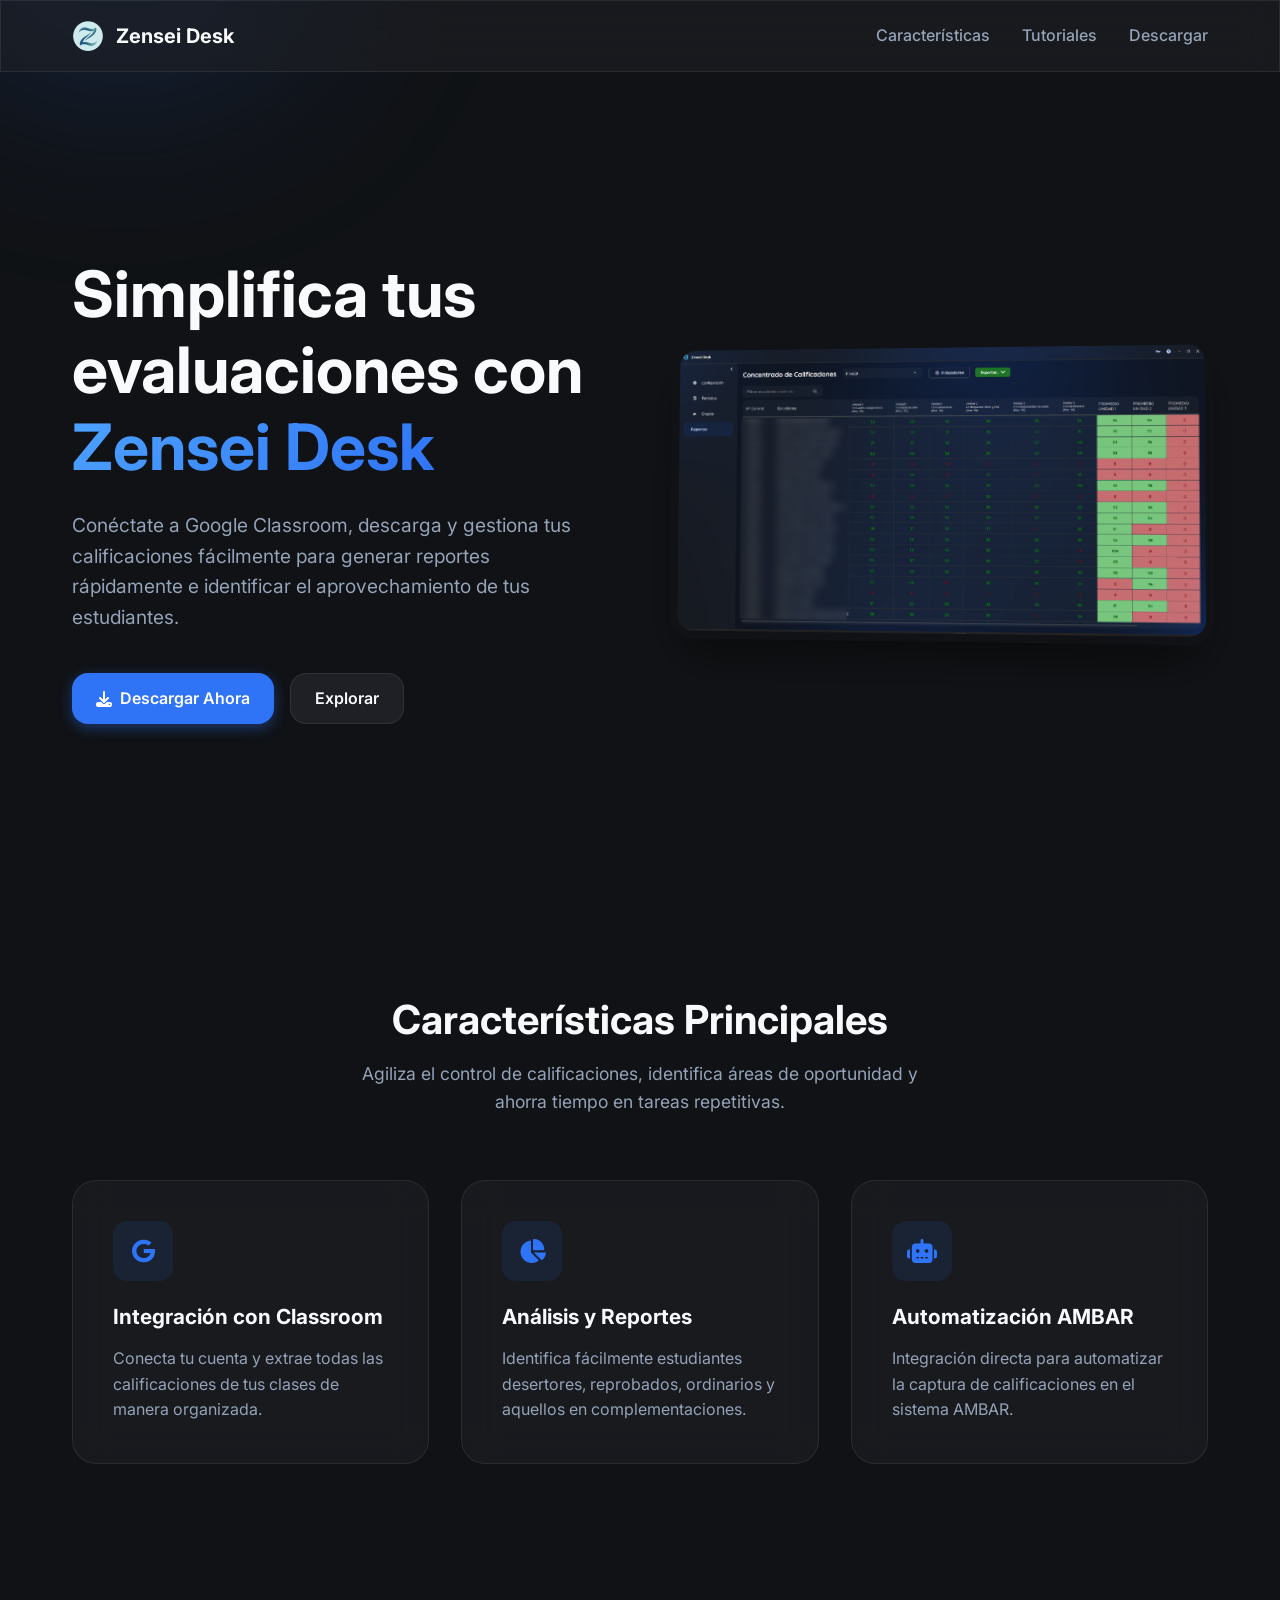
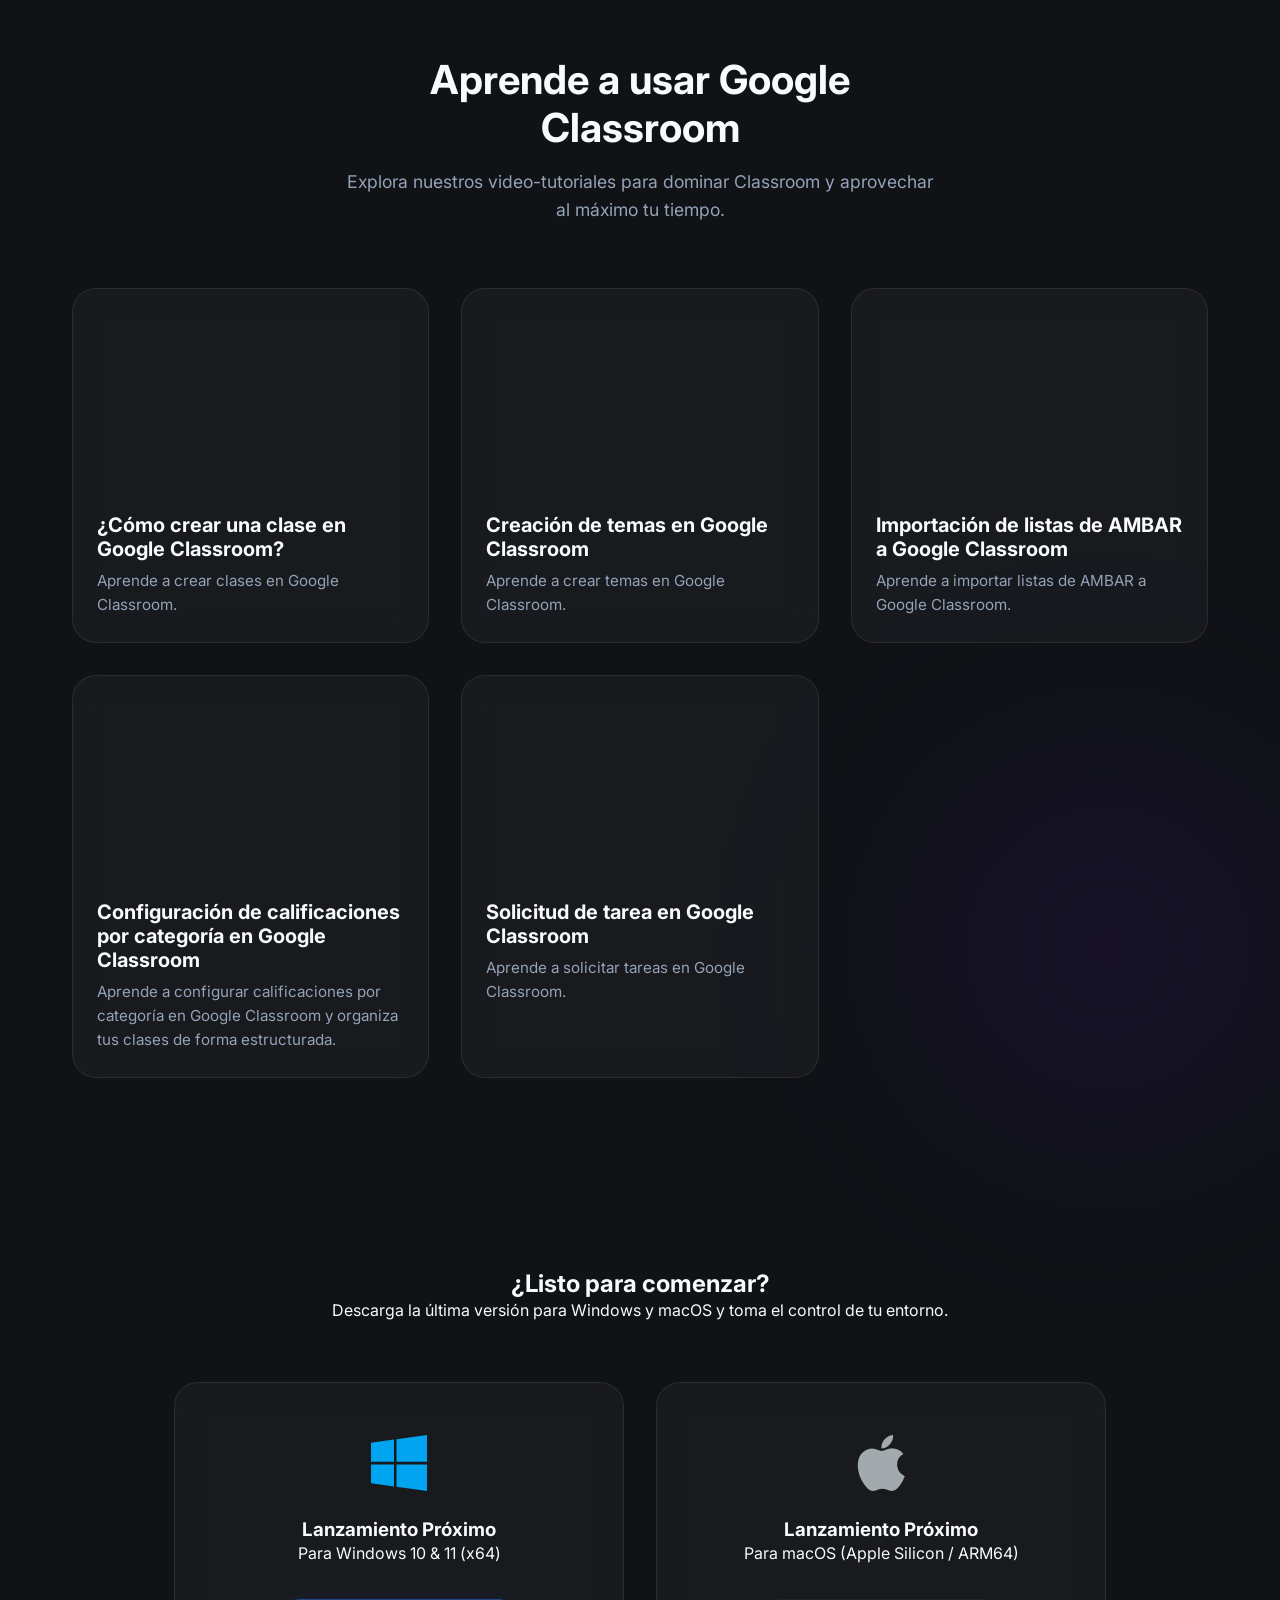
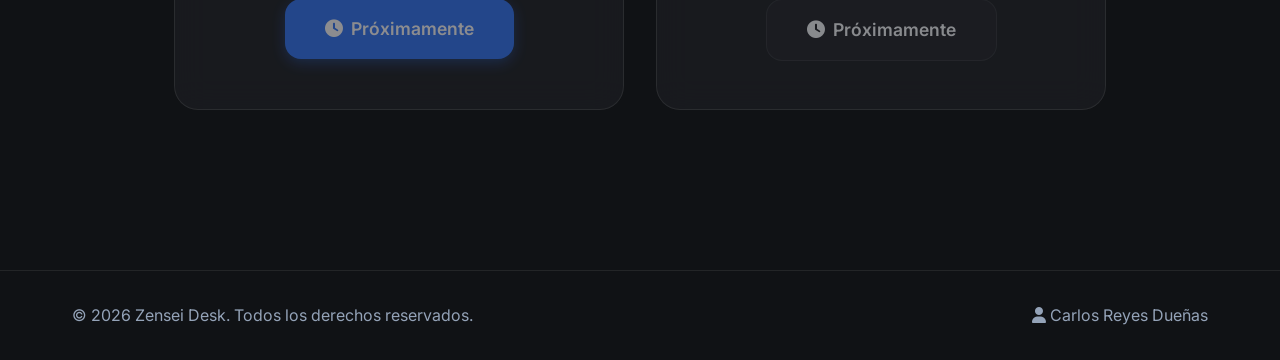
==== commit b8dd9e0f: "Mejoras menores" ====
--- a/index.html
+++ b/index.html
@@ -20,6 +20,7 @@
             rel="stylesheet"
             href="https://cdnjs.cloudflare.com/ajax/libs/font-awesome/6.4.0/css/all.min.css"
         />
+        <link rel="icon" href="assets/favicon.png" />
     </head>
 
     <body>
@@ -29,7 +30,13 @@
         <nav class="navbar glass">
             <div class="container nav-content">
                 <div class="logo">
-                    <i class="fa-solid fa-cube logo-icon"></i>
+                    <img
+                        src="assets/favicon.png"
+                        alt="Zensei Desk"
+                        class="logo-icon"
+                        width="32"
+                        height="32"
+                    />
                     <span>Zensei Desk</span>
                 </div>
                 <ul class="nav-links">
--- a/css/styles.css
+++ b/css/styles.css
@@ -1,26 +1,26 @@
 :root {
     /* SukiUI Blue Base Colors */
-    --primary-blue: #2F73F6;
+    --primary-blue: #2f73f6;
     --primary-blue-hover: #1b5edc;
     --primary-blue-glow: rgba(47, 115, 246, 0.4);
-    
+
     /* Dark Theme Surface Colors */
     --bg-base: #101215;
     --bg-surface: #1e2025;
     --bg-glass: rgba(30, 32, 37, 0.6);
     --border-glass: rgba(255, 255, 255, 0.08);
-    
+
     /* Text */
     --text-primary: #f8fafc;
     --text-secondary: #94a3b8;
-    
+
     /* Layout */
     --container-max-width: 1200px;
     --radius-lg: 16px;
     --radius-xl: 24px;
-    
+
     /* Typography */
-    --font-family: 'Inter', system-ui, -apple-system, sans-serif;
+    --font-family: "Inter", system-ui, -apple-system, sans-serif;
 }
 
 * {
@@ -58,7 +58,11 @@
     left: -10%;
     width: 500px;
     height: 500px;
-    background: radial-gradient(circle, var(--primary-blue) 0%, transparent 60%);
+    background: radial-gradient(
+        circle,
+        var(--primary-blue) 0%,
+        transparent 60%
+    );
 }
 
 .blob-2 {
@@ -66,17 +70,27 @@
     right: -10%;
     width: 600px;
     height: 600px;
-    background: radial-gradient(circle, rgba(94, 28, 230, 0.4) 0%, transparent 60%);
+    background: radial-gradient(
+        circle,
+        rgba(94, 28, 230, 0.4) 0%,
+        transparent 60%
+    );
     animation-delay: -5s;
 }
 
 @keyframes float {
-    0% { transform: translate(0, 0) scale(1); }
-    100% { transform: translate(50px, 30px) scale(1.1); }
+    0% {
+        transform: translate(0, 0) scale(1);
+    }
+    100% {
+        transform: translate(50px, 30px) scale(1.1);
+    }
 }
 
 /* Typography elements */
-h1, h2, h3 {
+h1,
+h2,
+h3 {
     font-weight: 700;
     line-height: 1.2;
 }
@@ -95,7 +109,20 @@
     padding: 0 2rem;
 }
 
-.text-center { text-align: center; }
+.text-center {
+    text-align: center;
+}
+
+/* Section spacing */
+.section-block {
+    margin-bottom: 2rem;
+}
+
+/* Indent paragraph and list content after titles */
+.section-block p,
+.section-block ul {
+    padding-left: 1.5rem;
+}
 
 /* Glassmorphism */
 .glass {
@@ -287,7 +314,9 @@
 .feature-card {
     padding: 2.5rem;
     border-radius: var(--radius-xl);
-    transition: transform 0.3s ease, background 0.3s ease;
+    transition:
+        transform 0.3s ease,
+        background 0.3s ease;
 }
 
 .feature-card:hover {
@@ -329,7 +358,9 @@
 .video-card {
     border-radius: var(--radius-xl);
     overflow: hidden;
-    transition: transform 0.3s ease, background 0.3s ease;
+    transition:
+        transform 0.3s ease,
+        background 0.3s ease;
 }
 
 .video-card:hover {
@@ -444,11 +475,13 @@
 @keyframes fadeRotate {
     from {
         opacity: 0;
-        transform: perspective(1000px) rotateY(-15deg) rotateX(10deg) translateY(40px);
+        transform: perspective(1000px) rotateY(-15deg) rotateX(10deg)
+            translateY(40px);
     }
     to {
         opacity: 1;
-        transform: perspective(1000px) rotateY(-5deg) rotateX(2deg) translateY(0);
+        transform: perspective(1000px) rotateY(-5deg) rotateX(2deg)
+            translateY(0);
     }
 }
 
@@ -460,19 +493,19 @@
         text-align: center;
         padding-top: 120px;
     }
-    
+
     .hero h1 {
         font-size: 3rem;
     }
-    
+
     .hero-actions {
         justify-content: center;
     }
-    
+
     .hero-image {
         transform: none;
     }
-    
+
     .hero-image:hover {
         transform: none;
     }
@@ -482,11 +515,11 @@
     .nav-links {
         display: none;
     }
-    
+
     .hero h1 {
         font-size: 2.5rem;
     }
-    
+
     .download-card {
         padding: 2rem;
     }
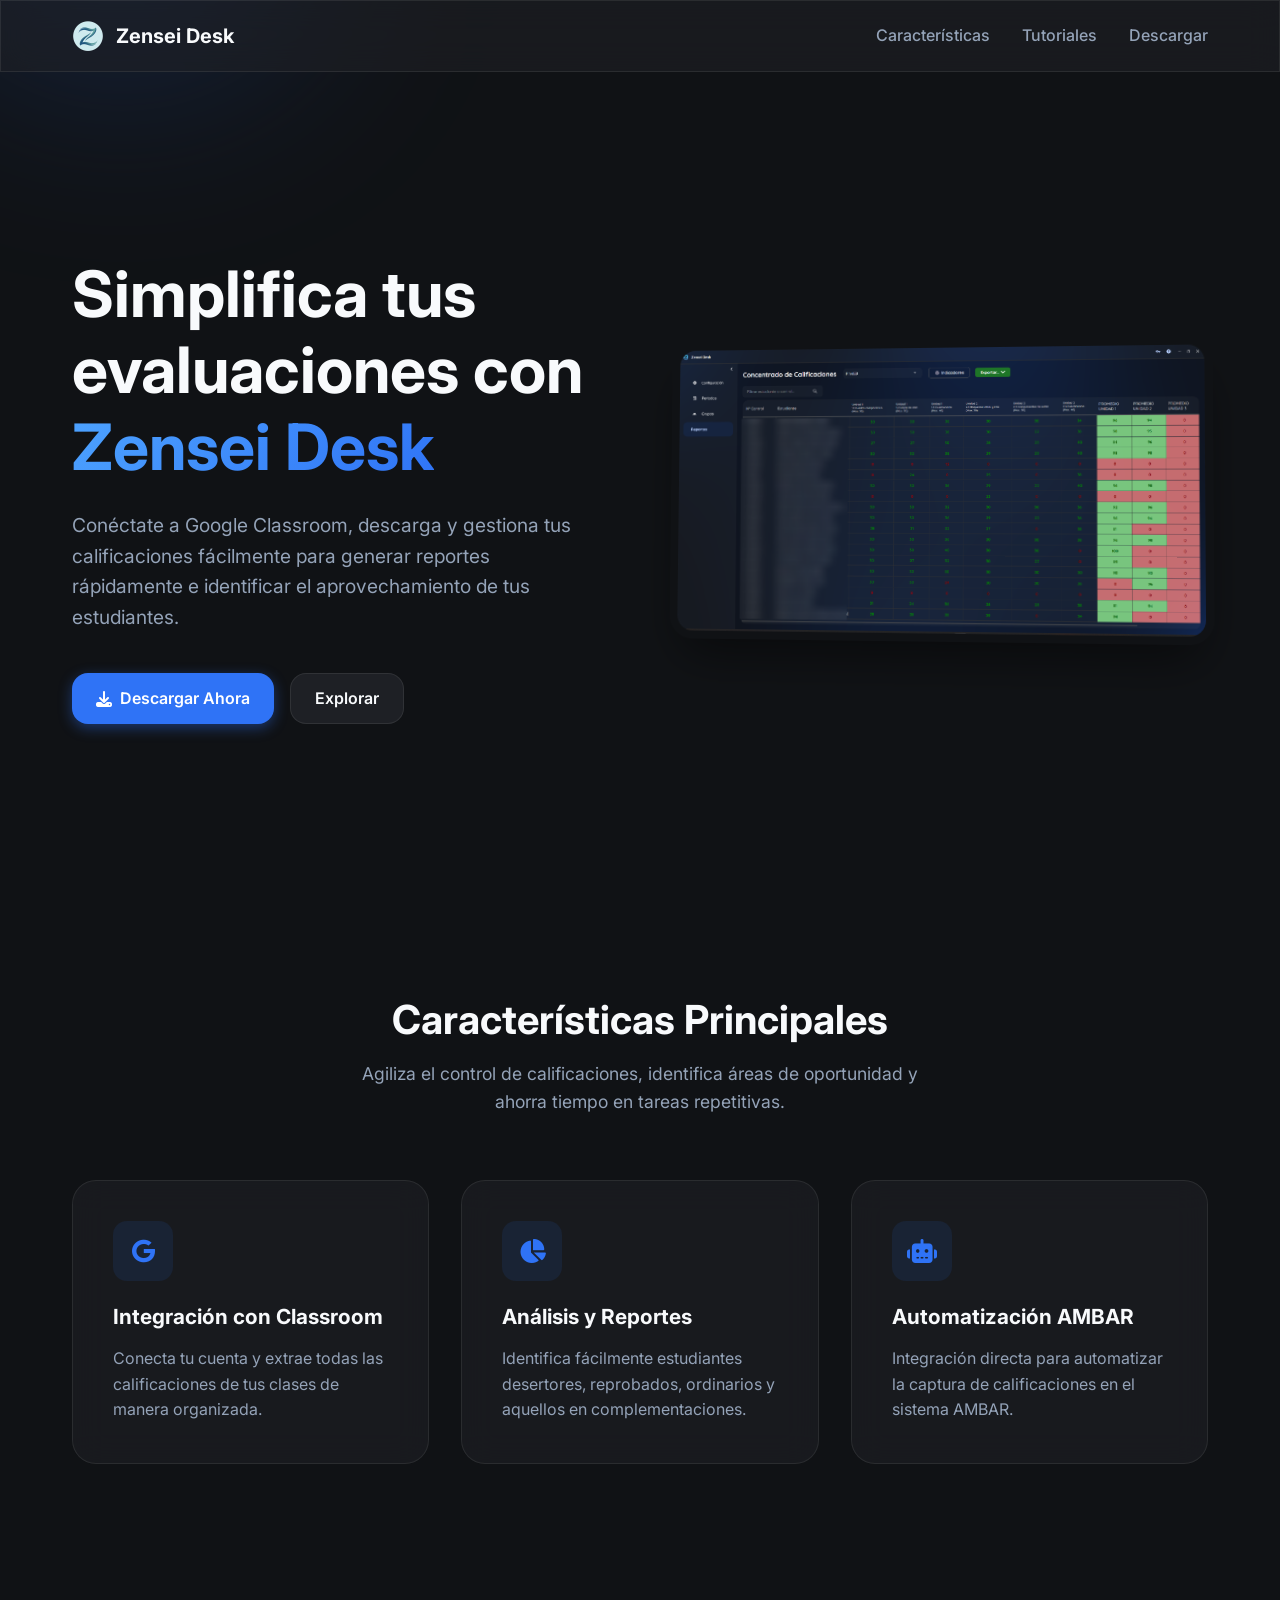
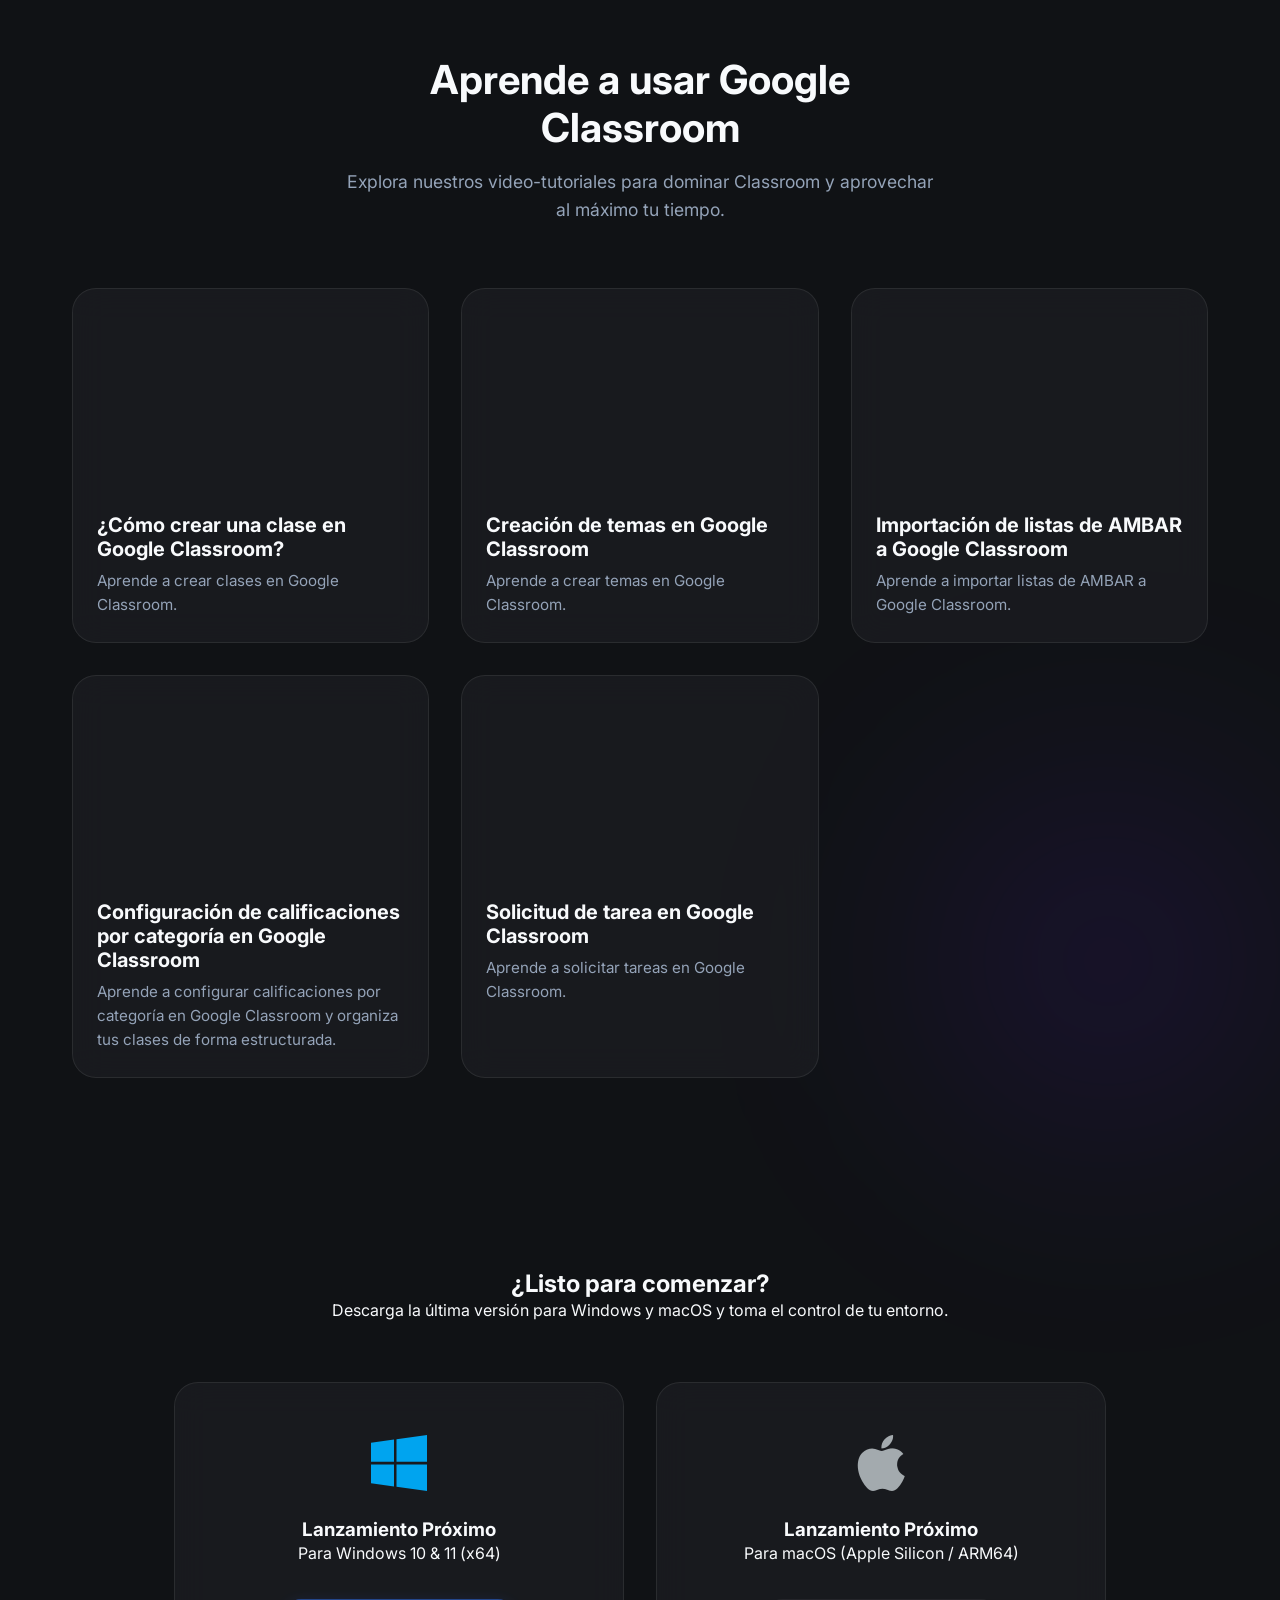
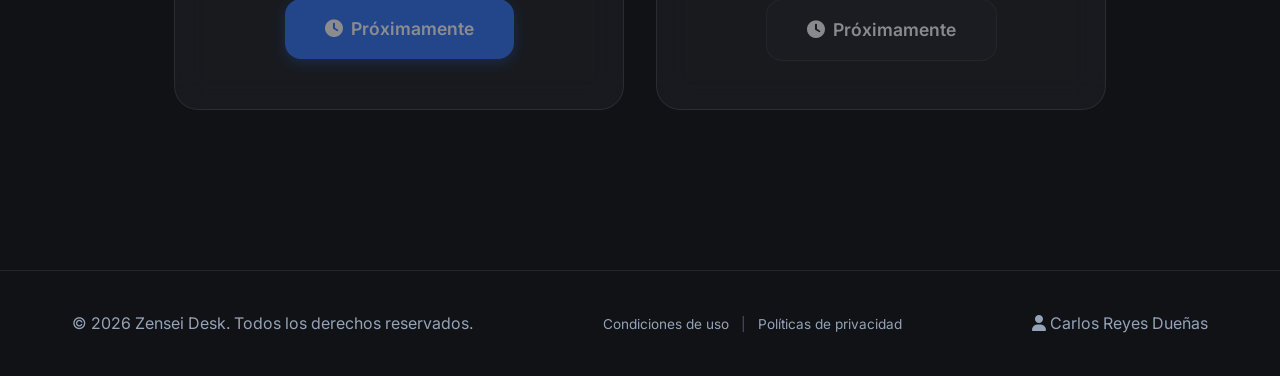
==== commit 10fc029b: "Políticas de privacidad y condiciones de uso" ====
--- a/index.html
+++ b/index.html
@@ -314,6 +314,11 @@
         <footer class="footer">
             <div class="container">
                 <p>&copy; 2026 Zensei Desk. Todos los derechos reservados.</p>
+                <div class="footer-links">
+                          <a href="condiciones.html">Condiciones de uso</a>
+                          <span class="separator">|</span>
+                          <a href="politicas.html">Políticas de privacidad</a>
+                      </div>
                 <div class="social-links">
                     <a href="#"
                         ><i class="fa-solid fa-user"></i> Carlos Reyes Dueñas</a
--- a/css/styles.css
+++ b/css/styles.css
@@ -450,6 +450,30 @@
     color: var(--text-secondary);
 }
 
+.footer-links {
+    margin: 8px 0;
+    text-align: center;
+}
+
+.footer-links a {
+    color: var(--text-muted, #94a3b8);
+    text-decoration: none;
+    font-size: 0.85rem;
+    transition: color 0.3s;
+}
+
+.footer-links a:hover {
+    color: var(--accent, #3b82f6);
+    text-decoration: underline;
+}
+
+.separator {
+    color: var(--text-muted, #475569);
+    margin: 0 8px;
+    font-size: 0.85rem;
+}
+
+
 .social-links a {
     color: var(--text-secondary);
     text-decoration: none;
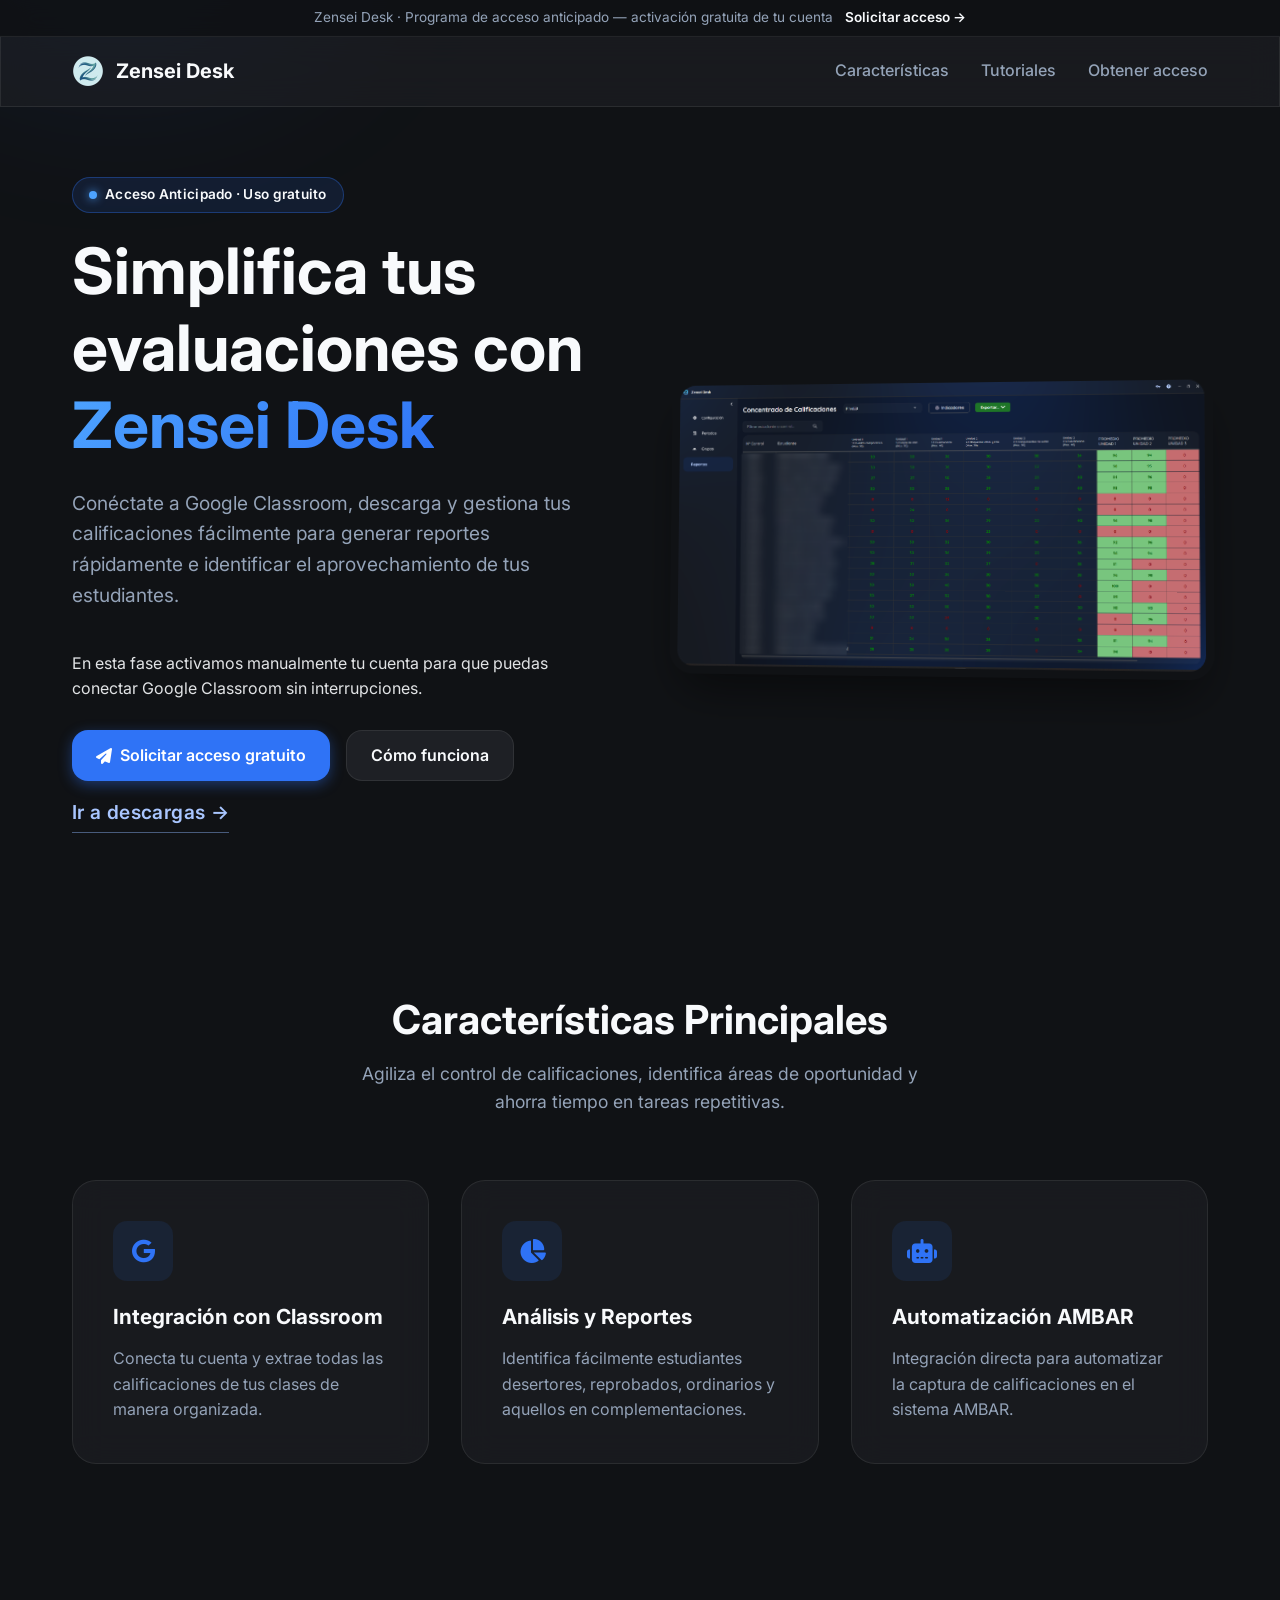
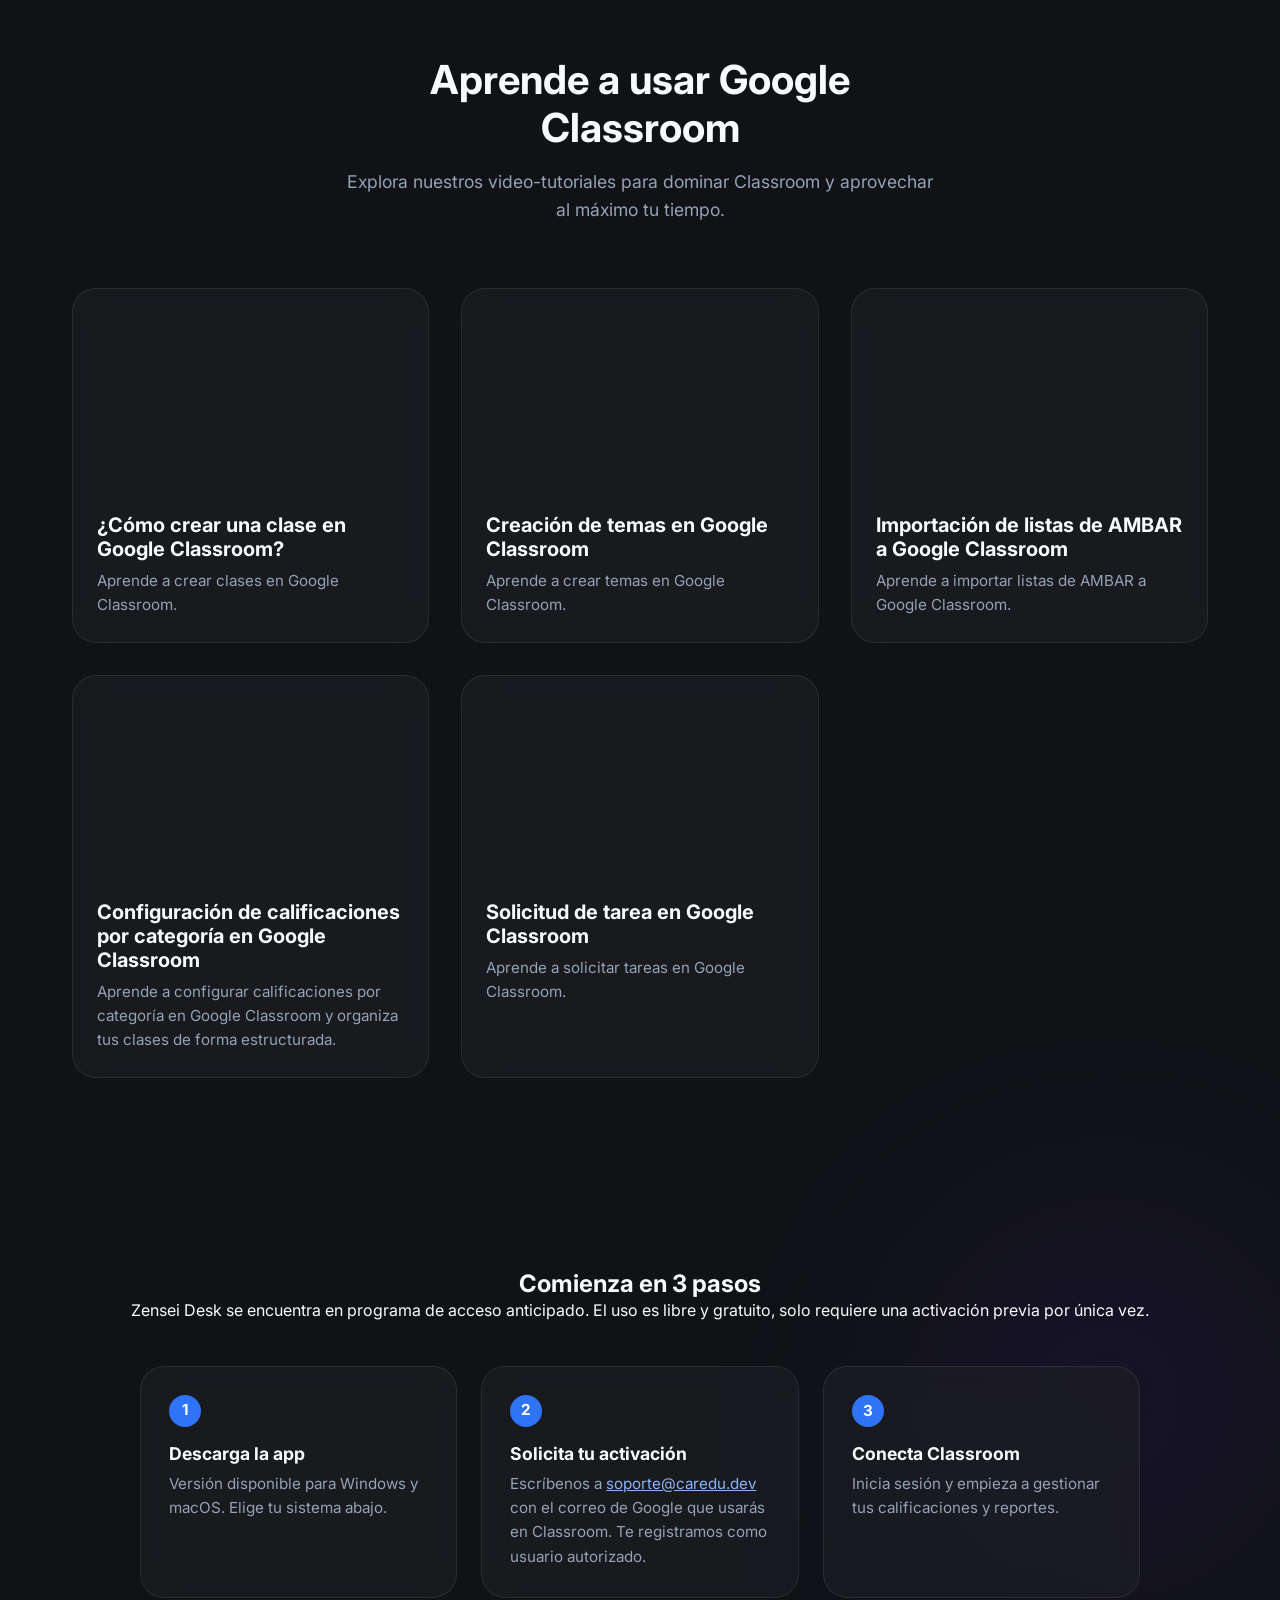
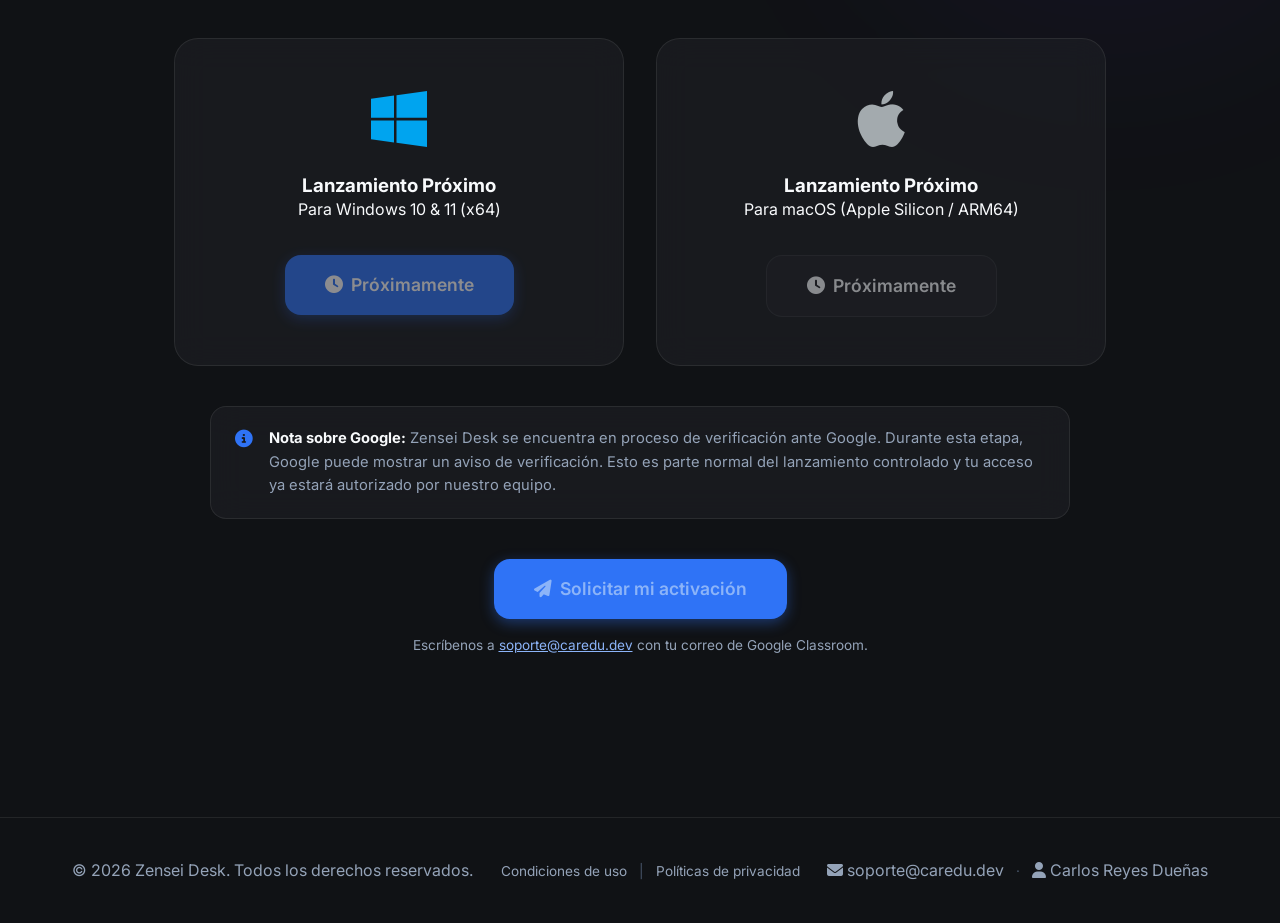
==== commit a7c9cb92: "Mejoras de presentación" ====
--- a/index.html
+++ b/index.html
@@ -6,7 +6,7 @@
         <title>Zensei Desk - Aplicación de Escritorio</title>
         <meta
             name="description"
-            content="Descarga Zensei Desk. Conéctate a Google Classroom, descarga calificaciones, genera reportes y automatiza tus procesos de evaluación."
+            content="Zensei Desk en acceso anticipado gratuito. Conéctate a Google Classroom, descarga calificaciones, genera reportes y automatiza tus procesos. Solicita tu activación."
         />
         <!-- Google Fonts -->
         <link rel="preconnect" href="https://fonts.googleapis.com" />
@@ -24,6 +24,17 @@
     </head>
 
     <body>
+        <div class="pilot-banner">
+            <span
+                >Zensei Desk · Programa de acceso anticipado — activación
+                gratuita de tu cuenta</span
+            >
+            <a
+                href="mailto:soporte@caredu.dev?subject=Solicitud%20de%20acceso%20anticipado%20-%20Zensei%20Desk"
+                >Solicitar acceso →</a
+            >
+        </div>
+
         <div class="blob blob-1"></div>
         <div class="blob blob-2"></div>
 
@@ -42,13 +53,17 @@
                 <ul class="nav-links">
                     <li><a href="#features">Características</a></li>
                     <li><a href="#tutorials">Tutoriales</a></li>
-                    <li><a href="#download">Descargar</a></li>
+                    <li><a href="#download">Obtener acceso</a></li>
                 </ul>
             </div>
         </nav>
 
         <header class="hero container">
             <div class="hero-content">
+                <div class="pilot-badge">
+                    <span class="pilot-dot"></span>
+                    Acceso Anticipado · Uso gratuito
+                </div>
                 <h1>
                     Simplifica tus evaluaciones con
                     <span class="text-gradient">Zensei Desk</span>
@@ -58,12 +73,24 @@
                     calificaciones fácilmente para generar reportes rápidamente
                     e identificar el aprovechamiento de tus estudiantes.
                 </p>
+                <p class="hero-note">
+                    En esta fase activamos manualmente tu cuenta para que puedas
+                    conectar Google Classroom sin interrupciones.
+                </p>
                 <div class="hero-actions">
-                    <a href="#download" class="btn btn-primary"
-                        ><i class="fa-solid fa-download"></i> Descargar Ahora</a
+                    <a
+                        href="mailto:soporte@caredu.dev?subject=Solicitud%20de%20acceso%20anticipado%20-%20Zensei%20Desk"
+                        class="btn btn-primary"
+                        ><i class="fa-solid fa-paper-plane"></i> Solicitar
+                        acceso gratuito</a
                     >
-                    <a href="#features" class="btn btn-secondary">Explorar</a>
-                </div>
+                    <a href="#download" class="btn btn-secondary"
+                        >Cómo funciona</a
+                    >
+                </div>
+                <p class="hero-micro">
+                    <a href="#download">Ir a descargas →</a>
+                </p>
             </div>
             <div class="hero-image glass-panel">
                 <img
@@ -266,12 +293,43 @@
 
         <section id="download" class="download-section">
             <div class="container text-center">
-                <h2>¿Listo para comenzar?</h2>
+                <h2>Comienza en 3 pasos</h2>
                 <p>
-                    Descarga la última versión para Windows y macOS y toma el
-                    control de tu entorno.
+                    Zensei Desk se encuentra en programa de acceso anticipado.
+                    El uso es libre y gratuito, solo requiere una activación
+                    previa por única vez.
                 </p>
                 <br />
+                <div class="steps-grid">
+                    <div class="step-card glass">
+                        <span class="step-number">1</span>
+                        <h3>Descarga la app</h3>
+                        <p>
+                            Versión disponible para Windows y macOS. Elige tu
+                            sistema abajo.
+                        </p>
+                    </div>
+                    <div class="step-card glass">
+                        <span class="step-number">2</span>
+                        <h3>Solicita tu activación</h3>
+                        <p>
+                            Escríbenos a
+                            <a href="mailto:soporte@caredu.dev"
+                                >soporte@caredu.dev</a
+                            >
+                            con el correo de Google que usarás en Classroom. Te
+                            registramos como usuario autorizado.
+                        </p>
+                    </div>
+                    <div class="step-card glass">
+                        <span class="step-number">3</span>
+                        <h3>Conecta Classroom</h3>
+                        <p>
+                            Inicia sesión y empieza a gestionar tus
+                            calificaciones y reportes.
+                        </p>
+                    </div>
+                </div>
                 <div class="download-grid">
                     <div class="download-card glass">
                         <i class="fa-brands fa-windows hero-icon"></i>
@@ -308,6 +366,33 @@
                         </div>
                     </div>
                 </div>
+                <div class="google-note glass">
+                    <i class="fa-solid fa-circle-info"></i>
+                    <p>
+                        <strong>Nota sobre Google:</strong> Zensei Desk se
+                        encuentra en proceso de verificación ante Google.
+                        Durante esta etapa, Google puede mostrar un aviso de
+                        verificación. Esto es parte normal del lanzamiento
+                        controlado y tu acceso ya estará autorizado por nuestro
+                        equipo.
+                    </p>
+                </div>
+                <div class="contact-cta">
+                    <a
+                        href="mailto:soporte@caredu.dev?subject=Solicitud%20de%20acceso%20anticipado%20-%20Zensei%20Desk&body=Hola%2C%20quiero%20solicitar%20mi%20activaci%C3%B3n%20para%20Zensei%20Desk.%0A%0AMi%20correo%20de%20Google%20Classroom%20es%3A%20"
+                        class="btn btn-primary btn-large"
+                    >
+                        <i class="fa-solid fa-paper-plane"></i> Solicitar mi
+                        activación
+                    </a>
+                    <p class="hero-micro">
+                        Escríbenos a
+                        <a href="mailto:soporte@caredu.dev"
+                            >soporte@caredu.dev</a
+                        >
+                        con tu correo de Google Classroom.
+                    </p>
+                </div>
             </div>
         </section>
 
@@ -315,12 +400,20 @@
             <div class="container">
                 <p>&copy; 2026 Zensei Desk. Todos los derechos reservados.</p>
                 <div class="footer-links">
-                          <a href="condiciones.html">Condiciones de uso</a>
-                          <span class="separator">|</span>
-                          <a href="politicas.html">Políticas de privacidad</a>
-                      </div>
+                    <a href="condiciones.html">Condiciones de uso</a>
+                    <span class="separator">|</span>
+                    <a href="politicas.html">Políticas de privacidad</a>
+                </div>
                 <div class="social-links">
-                    <a href="#"
+                    <a href="mailto:soporte@caredu.dev"
+                        ><i class="fa-solid fa-envelope"></i>
+                        soporte@caredu.dev</a
+                    >
+                    <span class="separator">·</span>
+                    <a
+                        href="https://caredu.dev"
+                        target="_blank"
+                        rel="noopener"
                         ><i class="fa-solid fa-user"></i> Carlos Reyes Dueñas</a
                     >
                 </div>
--- a/css/styles.css
+++ b/css/styles.css
@@ -547,4 +547,295 @@
     .download-card {
         padding: 2rem;
     }
-}
+
+    .pilot-banner {
+        flex-direction: column;
+        gap: 0.15rem;
+        text-align: center;
+        font-size: 0.8rem;
+        padding: 0.5rem 1rem;
+    }
+
+    .hero {
+        padding-top: 150px;
+    }
+}
+
+/* Programa de acceso anticipado */
+.pilot-banner {
+    position: fixed;
+    top: 0;
+    left: 0;
+    width: 100%;
+    z-index: 1001;
+    display: flex;
+    justify-content: center;
+    align-items: center;
+    gap: 0.75rem;
+    padding: 0.45rem 1rem;
+    font-size: 0.85rem;
+    color: var(--text-secondary);
+    background: rgba(16, 18, 21, 0.92);
+    backdrop-filter: blur(16px);
+    -webkit-backdrop-filter: blur(16px);
+    border-bottom: 1px solid var(--border-glass);
+}
+
+.pilot-banner a {
+    color: var(--text-primary);
+    font-weight: 600;
+    text-decoration: none;
+    white-space: nowrap;
+}
+
+.pilot-banner a:hover {
+    color: var(--primary-blue);
+    text-decoration: underline;
+}
+
+.navbar {
+    top: 35px;
+}
+
+.hero {
+    padding-top: 150px;
+}
+
+#features,
+#tutorials,
+#download {
+    scroll-margin-top: 120px;
+}
+
+.pilot-badge {
+    display: inline-flex;
+    align-items: center;
+    gap: 0.5rem;
+    padding: 0.4rem 1rem;
+    margin-bottom: 1.25rem;
+    font-size: 0.85rem;
+    font-weight: 600;
+    letter-spacing: 0.02em;
+    color: var(--text-primary);
+    background: rgba(47, 115, 246, 0.12);
+    border: 1px solid rgba(47, 115, 246, 0.35);
+    border-radius: 999px;
+    animation: fadeUp 0.8s ease-out;
+}
+
+.pilot-dot {
+    width: 8px;
+    height: 8px;
+    border-radius: 50%;
+    background-color: #4da3ff;
+    box-shadow: 0 0 10px rgba(77, 163, 255, 0.9);
+}
+
+.hero-note {
+    font-size: 1rem !important;
+    color: var(--text-primary) !important;
+    opacity: 0.9;
+    margin-bottom: 1.75rem !important;
+    animation: fadeUp 1.1s ease-out;
+}
+
+.hero-micro {
+    margin-top: 1rem;
+    font-size: 0.85rem;
+    color: var(--text-secondary);
+}
+
+.hero-micro a,
+.step-card a,
+.contact-cta a[href^="mailto"] {
+    color: #8cb4f8;
+}
+
+.hero-content .hero-micro a {
+    display: inline-flex;
+    align-items: center;
+    gap: 0.45rem;
+    font-weight: 600;
+    letter-spacing: 0.02em;
+    color: #a9c6ff;
+    text-decoration: none;
+    padding-bottom: 0.25rem;
+    border-bottom: 1px solid rgba(140, 180, 248, 0.45);
+    transition:
+        color 0.3s ease,
+        border-color 0.3s ease,
+        gap 0.3s ease,
+        text-shadow 0.3s ease,
+        transform 0.3s ease;
+}
+
+.hero-content .hero-micro a:hover {
+    color: #ffffff;
+    gap: 0.65rem;
+    border-bottom-color: #4da3ff;
+    text-shadow: 0 0 14px rgba(77, 163, 255, 0.65);
+    transform: translateY(-1px);
+}
+
+.contact-cta .hero-micro a {
+    text-decoration: underline;
+}
+
+/* Pasos de acceso */
+.steps-grid {
+    display: grid;
+    grid-template-columns: repeat(auto-fit, minmax(280px, 1fr));
+    gap: 1.5rem;
+    margin: 1rem auto 2.5rem;
+    max-width: 1000px;
+    text-align: left;
+}
+
+.step-card {
+    padding: 1.75rem;
+    border-radius: var(--radius-xl);
+}
+
+.step-number {
+    display: inline-flex;
+    align-items: center;
+    justify-content: center;
+    width: 32px;
+    height: 32px;
+    margin-bottom: 1rem;
+    font-weight: 700;
+    font-size: 0.95rem;
+    color: white;
+    background-color: var(--primary-blue);
+    border-radius: 50%;
+}
+
+.step-card h3 {
+    font-size: 1.1rem;
+    margin-bottom: 0.5rem;
+}
+
+.step-card p {
+    color: var(--text-secondary);
+    font-size: 0.95rem;
+}
+
+.google-note {
+    display: flex;
+    gap: 1rem;
+    align-items: flex-start;
+    max-width: 860px;
+    margin: 2.5rem auto 2.5rem;
+    padding: 1.25rem 1.5rem;
+    border-radius: var(--radius-lg);
+    text-align: left;
+    font-size: 0.92rem;
+    color: var(--text-secondary);
+}
+
+.google-note i {
+    margin-top: 0.2rem;
+    color: var(--primary-blue);
+    font-size: 1.1rem;
+}
+
+.google-note strong {
+    color: var(--text-primary);
+}
+
+.contact-cta {
+    margin-top: 1rem;
+}
+
+/* Privacy Policy specific styles */
+.policy-meta {
+    text-align: center;
+    color: var(--text-secondary);
+    font-size: 0.9rem;
+    margin-top: 0.5rem;
+    margin-bottom: 2rem;
+}
+
+.policy-content h4 {
+    font-size: 1.1rem;
+    margin: 1.5rem 0 0.5rem 0;
+    color: var(--text-primary);
+}
+
+.policy-content h4:first-of-type {
+    margin-top: 1rem;
+}
+
+.policy-content a {
+    color: var(--primary-blue);
+    text-decoration: underline;
+}
+
+.policy-content a:hover {
+    color: var(--primary-blue-hover);
+}
+
+.content-panel a {
+    color: #8cb4f8;
+}
+
+.content-panel a:hover {
+    color: var(--primary-blue);
+}
+
+.policy-table {
+    width: 100%;
+    border-collapse: separate;
+    border-spacing: 0;
+    margin: 1rem 0 1.5rem 0;
+    font-size: 0.9rem;
+    border-radius: 12px;
+    overflow: hidden;
+    border: 1px solid rgba(255, 255, 255, 0.08);
+}
+
+.policy-table th {
+    background-color: rgba(255, 255, 255, 0.07);
+    color: var(--text-primary);
+    font-weight: 600;
+    padding: 0.9rem 1rem;
+    text-align: left;
+    border: none;
+    letter-spacing: 0.02em;
+}
+
+.policy-table td {
+    padding: 0.8rem 1rem;
+    text-align: left;
+    border-bottom: 1px solid rgba(255, 255, 255, 0.06);
+    color: var(--text-secondary);
+}
+
+.policy-table tbody tr:last-child td {
+    border-bottom: none;
+}
+
+.policy-table tbody tr:nth-child(even) {
+    background-color: rgba(255, 255, 255, 0.02);
+}
+
+.policy-table tbody tr:hover {
+    background-color: rgba(47, 115, 246, 0.06);
+}
+
+.policy-table tbody tr:hover td {
+    color: var(--text-primary);
+}
+
+.policy-table code {
+    background-color: rgba(140, 180, 248, 0.15);
+    padding: 0.2rem 0.5rem;
+    border-radius: 6px;
+    font-size: 0.82rem;
+    color: #8cb4f8;
+    font-weight: 500;
+}
+
+.policy-content strong {
+    color: var(--text-primary);
+}
